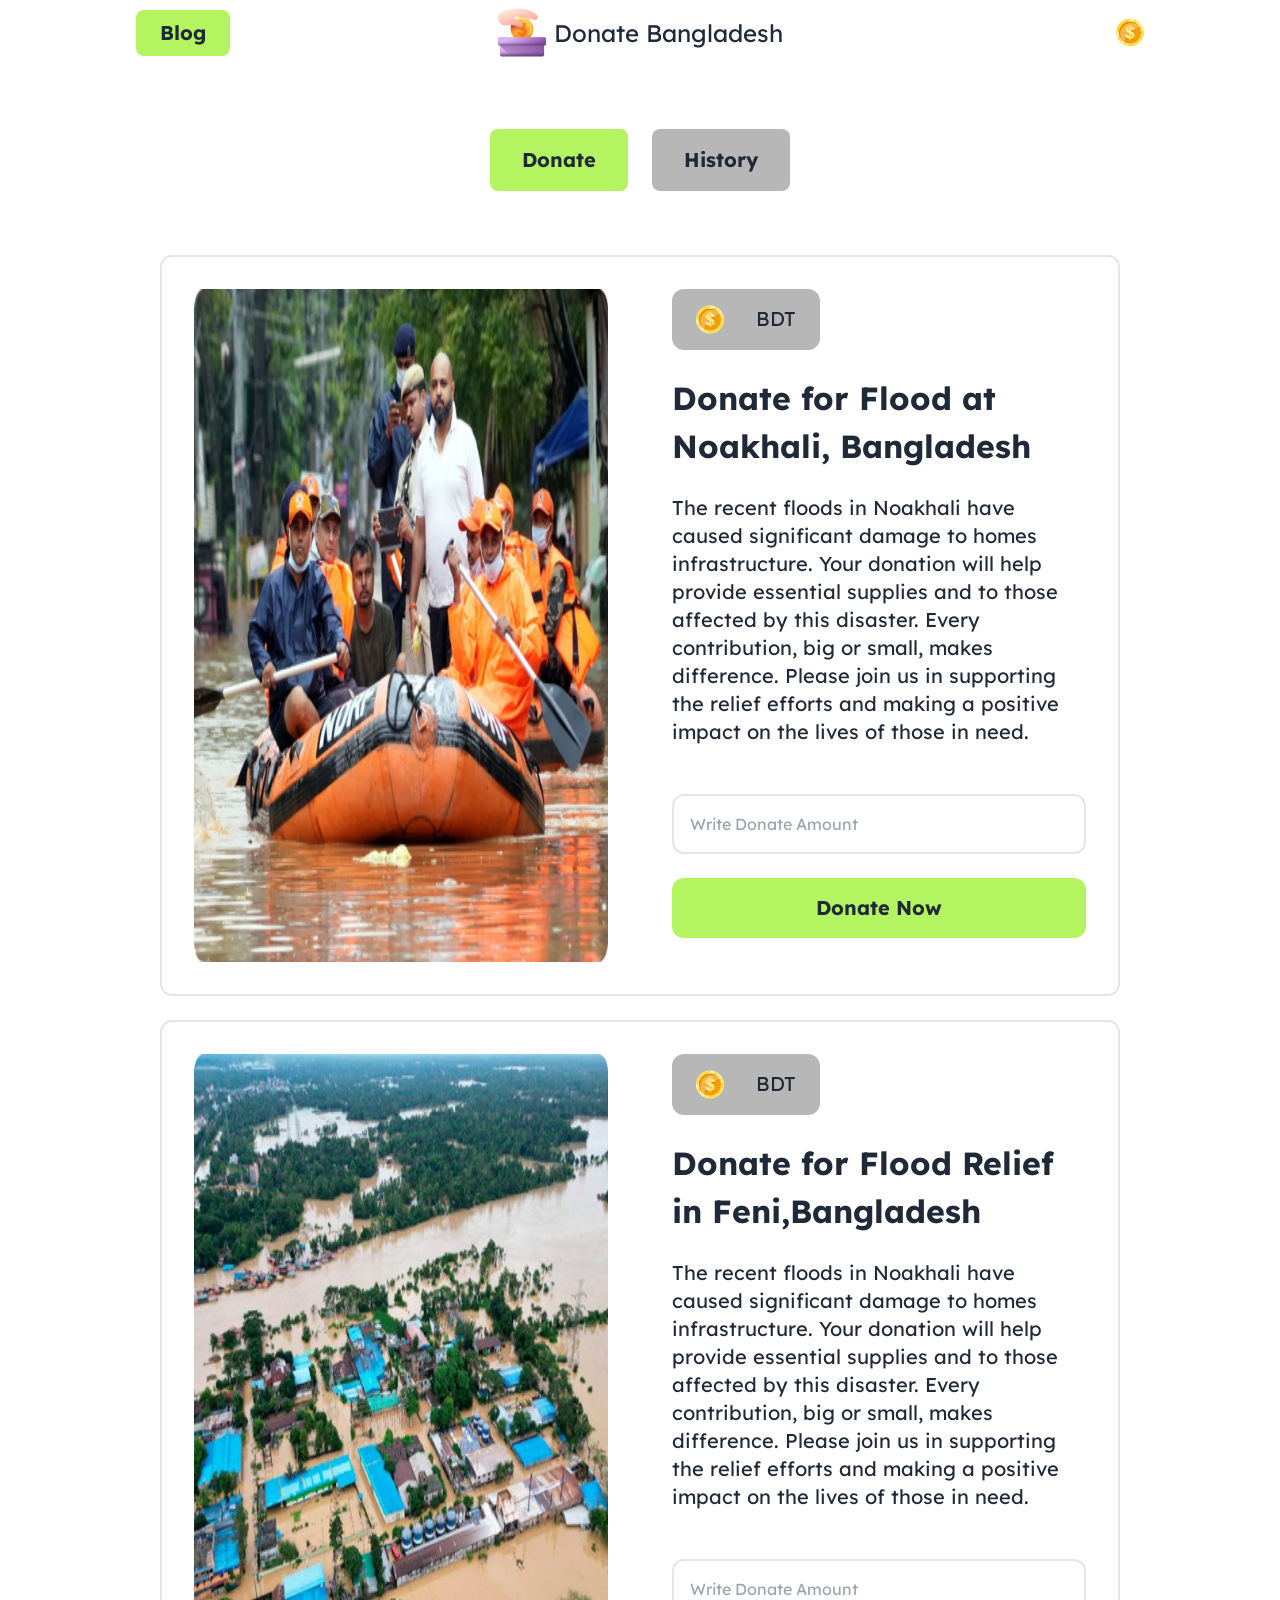
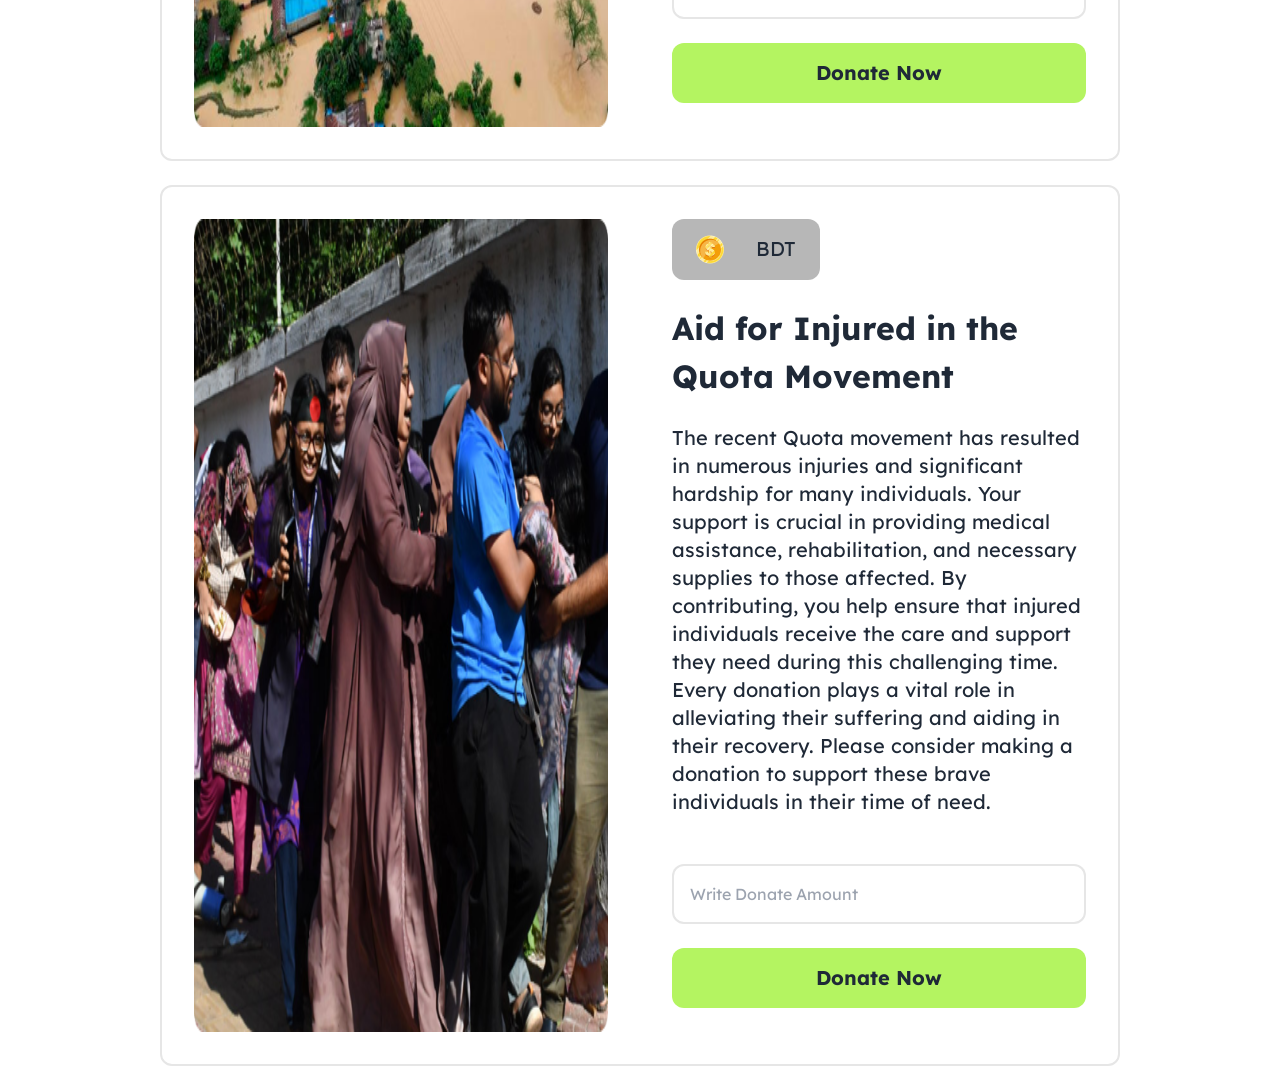
==== index.html @ e918b7a4 "initiated" ====
<!DOCTYPE html>
<html lang="en">
<head>
    <meta charset="UTF-8">
    <meta name="viewport" content="width=device-width, initial-scale=1.0">
    <link rel="preconnect" href="https://fonts.googleapis.com">
<link rel="preconnect" href="https://fonts.gstatic.com" crossorigin>
<link href="https://fonts.googleapis.com/css2?family=Lexend:wght@100..900&display=swap" rel="stylesheet">
    <link rel="stylesheet" href="./output.css">
    <title>Document</title>
</head>
<style>
    .lexend-font {
  font-family: "Lexend", sans-serif;
  font-optical-sizing: auto;
  
  font-style: normal;
}

</style>

<body class="lexend-font" >
    <nav class="lg:px-32 sticky top-0">
        <div class="navbar bg-base-100">
            <div class="navbar-start">
              
             <button class="px-6 py-2 bg-btn-primary rounded-lg text-[20px] font-bold"> <a href="" >Blog</a></button>
            </div>
            <div class="navbar-center flex">
                <img src="./assets/logo.png" alt="Donate Bangladesh Logo">
                <h1 class="text-2xl ml-2 max-md:hidden">Donate Bangladesh</h1>
    
            
              
            </div>
            <div class="navbar-end flex">
              <img src="./assets/coin.png" alt="coin image">
              <h1 id="total-coin"></h1>
            </div>
          </div>
          <!-- button  -->
           <div class="flex justify-center my-16">
            <button class="px-4 lg:px-8 py-2 lg:py-4 bg-btn-primary rounded-lg mr-6 text-[20px] font-bold " id="btn-donate">Donate</button>
            <button class="px-4 lg:px-8 py-2 lg:py-4 bg-btn-secondary rounded-lg text-[20px] font-bold" id="btn-history">History</button>
           </div>
           <div>
            
    </nav>
    <!-- donate section started here -->
     <section id="history-section" class="block">
        <!-- main div -->
         <div class="lg:w-9/12 mx-auto  grid gap-y-6" >

            <!-- card 1 -->
            <div class="flex max-md:flex-col rounded-xl border-2 border-cd-section-bg">
                <!-- card image -->
                 <div class="lg:w-1/2 p-8 "><img src="./assets/noakhali.png" alt="noakhali" class="w-full h-full"></div>

                 <!-- card description -->
                  <div class="lg:w-1/2 p-8">
                    <!-- card amount -->
                     <div class="w-fit px-6 py-4 bg-btn-secondary flex rounded-xl">
                        <img src="./assets/coin.png" alt="coin">
                        <p class="mx-4"></p>
                        <p class="text-xl">BDT</p>
                     </div>
                     <!-- card headings -->
                      <h1 class="text-[32px] font-bold my-6">Donate for Flood at Noakhali, Bangladesh</h1>
                      <p class="my-6 text-xl"> The recent floods in Noakhali have caused significant damage to homes  infrastructure. Your donation will help provide essential supplies and  to those affected by this disaster. Every contribution, big or small, makes  difference. Please join us in supporting the relief efforts and making a positive impact on the lives of those in need.</p>

                      <!-- form -->
                       <form action="" class="grid my-6 ">
                        <input type="text" placeholder="Write Donate Amount" id="" class="py-4 pl-4 rounded-xl border-2 border-cd-section-bg my-6">
                        <button type="submit" class="py-4 bg-btn-primary text-xl font-bold rounded-xl">Donate Now</button>
                       </form>
                  </div>
            </div>
           <!-- card 2 -->
           <div class="flex max-md:flex-col rounded-xl border-2 border-cd-section-bg">
            <!-- card image -->
             <div class="lg:w-1/2 p-8 "><img src="./assets/feni.png" alt="noakhali" class="w-full h-full"></div>

             <!-- card description -->
              <div class="lg:w-1/2 p-8">
                <!-- card amount -->
                 <div class="w-fit px-6 py-4 bg-btn-secondary flex rounded-xl">
                    <img src="./assets/coin.png" alt="coin">
                    <p class="mx-4"></p>
                    <p class="text-xl">BDT</p>
                 </div>
                 <!-- card headings -->
                  <h1 class="text-[32px] font-bold my-6">Donate for Flood Relief in Feni,Bangladesh</h1>
                  <p class="my-6 text-xl"> The recent floods in Noakhali have caused significant damage to homes  infrastructure. Your donation will help provide essential supplies and  to those affected by this disaster. Every contribution, big or small, makes  difference. Please join us in supporting the relief efforts and making a positive impact on the lives of those in need.</p>

                  <!-- form -->
                   <form action="" class="grid my-6 ">
                    <input type="text" placeholder="Write Donate Amount" id="" class="py-4 pl-4 rounded-xl border-2 border-cd-section-bg my-6">
                    <button type="submit" class="py-4 bg-btn-primary text-xl font-bold rounded-xl">Donate Now</button>
                   </form>
              </div>
        </div>

           <!-- card 3 -->
           <div class="flex max-md:flex-col rounded-xl border-2 border-cd-section-bg">
            <!-- card image -->
             <div class="lg:w-1/2 p-8 "><img src="./assets/quota-protest.png" alt="noakhali" class="w-full h-full"></div>

             <!-- card description -->
              <div class="lg:w-1/2 p-8">
                <!-- card amount -->
                 <div class="w-fit px-6 py-4 bg-btn-secondary flex rounded-xl">
                    <img src="./assets/coin.png" alt="coin">
                    <p class="mx-4"></p>
                    <p class="text-xl">BDT</p>
                 </div>
                 <!-- card headings -->
                  <h1 class="text-[32px] font-bold my-6">Aid for Injured in the Quota Movement</h1>
                  <p class="my-6 text-xl"> The recent Quota movement has resulted in numerous injuries and significant hardship for many individuals. Your support is crucial in providing medical assistance, rehabilitation, and necessary supplies to those affected. By contributing, you help ensure that injured individuals receive the care and support they need during this challenging time. Every donation plays a vital role in alleviating their suffering and aiding in their recovery. Please consider making a donation to support these brave individuals in their time of need.
                  <!-- form -->
                   <form action="" class="grid my-6 ">
                    <input type="text" placeholder="Write Donate Amount" id="" class="py-4 pl-4 rounded-xl border-2 border-cd-section-bg my-6">
                    <button type="submit" class="py-4 bg-btn-primary text-xl font-bold rounded-xl">Donate Now</button>
                   </form>
              </div>
        </div>
        </div>
        </div>
        

     </section>

     <!-- history section started -->

     <section class="hidden " id="history-section" >
      
     <div class="h-96 bg-gray-400  " > <h1>history</h1></div>
     </section>

     <!-- Script Section -->

     <script src="./script.js"></script>

     
      

    
</body>
</html>
---- output.css ----
*, ::before, ::after {
  --tw-border-spacing-x: 0;
  --tw-border-spacing-y: 0;
  --tw-translate-x: 0;
  --tw-translate-y: 0;
  --tw-rotate: 0;
  --tw-skew-x: 0;
  --tw-skew-y: 0;
  --tw-scale-x: 1;
  --tw-scale-y: 1;
  --tw-pan-x:  ;
  --tw-pan-y:  ;
  --tw-pinch-zoom:  ;
  --tw-scroll-snap-strictness: proximity;
  --tw-gradient-from-position:  ;
  --tw-gradient-via-position:  ;
  --tw-gradient-to-position:  ;
  --tw-ordinal:  ;
  --tw-slashed-zero:  ;
  --tw-numeric-figure:  ;
  --tw-numeric-spacing:  ;
  --tw-numeric-fraction:  ;
  --tw-ring-inset:  ;
  --tw-ring-offset-width: 0px;
  --tw-ring-offset-color: #fff;
  --tw-ring-color: rgb(59 130 246 / 0.5);
  --tw-ring-offset-shadow: 0 0 #0000;
  --tw-ring-shadow: 0 0 #0000;
  --tw-shadow: 0 0 #0000;
  --tw-shadow-colored: 0 0 #0000;
  --tw-blur:  ;
  --tw-brightness:  ;
  --tw-contrast:  ;
  --tw-grayscale:  ;
  --tw-hue-rotate:  ;
  --tw-invert:  ;
  --tw-saturate:  ;
  --tw-sepia:  ;
  --tw-drop-shadow:  ;
  --tw-backdrop-blur:  ;
  --tw-backdrop-brightness:  ;
  --tw-backdrop-contrast:  ;
  --tw-backdrop-grayscale:  ;
  --tw-backdrop-hue-rotate:  ;
  --tw-backdrop-invert:  ;
  --tw-backdrop-opacity:  ;
  --tw-backdrop-saturate:  ;
  --tw-backdrop-sepia:  ;
  --tw-contain-size:  ;
  --tw-contain-layout:  ;
  --tw-contain-paint:  ;
  --tw-contain-style:  ;
}

::backdrop {
  --tw-border-spacing-x: 0;
  --tw-border-spacing-y: 0;
  --tw-translate-x: 0;
  --tw-translate-y: 0;
  --tw-rotate: 0;
  --tw-skew-x: 0;
  --tw-skew-y: 0;
  --tw-scale-x: 1;
  --tw-scale-y: 1;
  --tw-pan-x:  ;
  --tw-pan-y:  ;
  --tw-pinch-zoom:  ;
  --tw-scroll-snap-strictness: proximity;
  --tw-gradient-from-position:  ;
  --tw-gradient-via-position:  ;
  --tw-gradient-to-position:  ;
  --tw-ordinal:  ;
  --tw-slashed-zero:  ;
  --tw-numeric-figure:  ;
  --tw-numeric-spacing:  ;
  --tw-numeric-fraction:  ;
  --tw-ring-inset:  ;
  --tw-ring-offset-width: 0px;
  --tw-ring-offset-color: #fff;
  --tw-ring-color: rgb(59 130 246 / 0.5);
  --tw-ring-offset-shadow: 0 0 #0000;
  --tw-ring-shadow: 0 0 #0000;
  --tw-shadow: 0 0 #0000;
  --tw-shadow-colored: 0 0 #0000;
  --tw-blur:  ;
  --tw-brightness:  ;
  --tw-contrast:  ;
  --tw-grayscale:  ;
  --tw-hue-rotate:  ;
  --tw-invert:  ;
  --tw-saturate:  ;
  --tw-sepia:  ;
  --tw-drop-shadow:  ;
  --tw-backdrop-blur:  ;
  --tw-backdrop-brightness:  ;
  --tw-backdrop-contrast:  ;
  --tw-backdrop-grayscale:  ;
  --tw-backdrop-hue-rotate:  ;
  --tw-backdrop-invert:  ;
  --tw-backdrop-opacity:  ;
  --tw-backdrop-saturate:  ;
  --tw-backdrop-sepia:  ;
  --tw-contain-size:  ;
  --tw-contain-layout:  ;
  --tw-contain-paint:  ;
  --tw-contain-style:  ;
}

/*
! tailwindcss v3.4.12 | MIT License | https://tailwindcss.com
*/

/*
1. Prevent padding and border from affecting element width. (https://github.com/mozdevs/cssremedy/issues/4)
2. Allow adding a border to an element by just adding a border-width. (https://github.com/tailwindcss/tailwindcss/pull/116)
*/

*,
::before,
::after {
  box-sizing: border-box;
  /* 1 */
  border-width: 0;
  /* 2 */
  border-style: solid;
  /* 2 */
  border-color: #e5e7eb;
  /* 2 */
}

::before,
::after {
  --tw-content: '';
}

/*
1. Use a consistent sensible line-height in all browsers.
2. Prevent adjustments of font size after orientation changes in iOS.
3. Use a more readable tab size.
4. Use the user's configured `sans` font-family by default.
5. Use the user's configured `sans` font-feature-settings by default.
6. Use the user's configured `sans` font-variation-settings by default.
7. Disable tap highlights on iOS
*/

html,
:host {
  line-height: 1.5;
  /* 1 */
  -webkit-text-size-adjust: 100%;
  /* 2 */
  -moz-tab-size: 4;
  /* 3 */
  -o-tab-size: 4;
     tab-size: 4;
  /* 3 */
  font-family: ui-sans-serif, system-ui, sans-serif, "Apple Color Emoji", "Segoe UI Emoji", "Segoe UI Symbol", "Noto Color Emoji";
  /* 4 */
  font-feature-settings: normal;
  /* 5 */
  font-variation-settings: normal;
  /* 6 */
  -webkit-tap-highlight-color: transparent;
  /* 7 */
}

/*
1. Remove the margin in all browsers.
2. Inherit line-height from `html` so users can set them as a class directly on the `html` element.
*/

body {
  margin: 0;
  /* 1 */
  line-height: inherit;
  /* 2 */
}

/*
1. Add the correct height in Firefox.
2. Correct the inheritance of border color in Firefox. (https://bugzilla.mozilla.org/show_bug.cgi?id=190655)
3. Ensure horizontal rules are visible by default.
*/

hr {
  height: 0;
  /* 1 */
  color: inherit;
  /* 2 */
  border-top-width: 1px;
  /* 3 */
}

/*
Add the correct text decoration in Chrome, Edge, and Safari.
*/

abbr:where([title]) {
  -webkit-text-decoration: underline dotted;
          text-decoration: underline dotted;
}

/*
Remove the default font size and weight for headings.
*/

h1,
h2,
h3,
h4,
h5,
h6 {
  font-size: inherit;
  font-weight: inherit;
}

/*
Reset links to optimize for opt-in styling instead of opt-out.
*/

a {
  color: inherit;
  text-decoration: inherit;
}

/*
Add the correct font weight in Edge and Safari.
*/

b,
strong {
  font-weight: bolder;
}

/*
1. Use the user's configured `mono` font-family by default.
2. Use the user's configured `mono` font-feature-settings by default.
3. Use the user's configured `mono` font-variation-settings by default.
4. Correct the odd `em` font sizing in all browsers.
*/

code,
kbd,
samp,
pre {
  font-family: ui-monospace, SFMono-Regular, Menlo, Monaco, Consolas, "Liberation Mono", "Courier New", monospace;
  /* 1 */
  font-feature-settings: normal;
  /* 2 */
  font-variation-settings: normal;
  /* 3 */
  font-size: 1em;
  /* 4 */
}

/*
Add the correct font size in all browsers.
*/

small {
  font-size: 80%;
}

/*
Prevent `sub` and `sup` elements from affecting the line height in all browsers.
*/

sub,
sup {
  font-size: 75%;
  line-height: 0;
  position: relative;
  vertical-align: baseline;
}

sub {
  bottom: -0.25em;
}

sup {
  top: -0.5em;
}

/*
1. Remove text indentation from table contents in Chrome and Safari. (https://bugs.chromium.org/p/chromium/issues/detail?id=999088, https://bugs.webkit.org/show_bug.cgi?id=201297)
2. Correct table border color inheritance in all Chrome and Safari. (https://bugs.chromium.org/p/chromium/issues/detail?id=935729, https://bugs.webkit.org/show_bug.cgi?id=195016)
3. Remove gaps between table borders by default.
*/

table {
  text-indent: 0;
  /* 1 */
  border-color: inherit;
  /* 2 */
  border-collapse: collapse;
  /* 3 */
}

/*
1. Change the font styles in all browsers.
2. Remove the margin in Firefox and Safari.
3. Remove default padding in all browsers.
*/

button,
input,
optgroup,
select,
textarea {
  font-family: inherit;
  /* 1 */
  font-feature-settings: inherit;
  /* 1 */
  font-variation-settings: inherit;
  /* 1 */
  font-size: 100%;
  /* 1 */
  font-weight: inherit;
  /* 1 */
  line-height: inherit;
  /* 1 */
  letter-spacing: inherit;
  /* 1 */
  color: inherit;
  /* 1 */
  margin: 0;
  /* 2 */
  padding: 0;
  /* 3 */
}

/*
Remove the inheritance of text transform in Edge and Firefox.
*/

button,
select {
  text-transform: none;
}

/*
1. Correct the inability to style clickable types in iOS and Safari.
2. Remove default button styles.
*/

button,
input:where([type='button']),
input:where([type='reset']),
input:where([type='submit']) {
  -webkit-appearance: button;
  /* 1 */
  background-color: transparent;
  /* 2 */
  background-image: none;
  /* 2 */
}

/*
Use the modern Firefox focus style for all focusable elements.
*/

:-moz-focusring {
  outline: auto;
}

/*
Remove the additional `:invalid` styles in Firefox. (https://github.com/mozilla/gecko-dev/blob/2f9eacd9d3d995c937b4251a5557d95d494c9be1/layout/style/res/forms.css#L728-L737)
*/

:-moz-ui-invalid {
  box-shadow: none;
}

/*
Add the correct vertical alignment in Chrome and Firefox.
*/

progress {
  vertical-align: baseline;
}

/*
Correct the cursor style of increment and decrement buttons in Safari.
*/

::-webkit-inner-spin-button,
::-webkit-outer-spin-button {
  height: auto;
}

/*
1. Correct the odd appearance in Chrome and Safari.
2. Correct the outline style in Safari.
*/

[type='search'] {
  -webkit-appearance: textfield;
  /* 1 */
  outline-offset: -2px;
  /* 2 */
}

/*
Remove the inner padding in Chrome and Safari on macOS.
*/

::-webkit-search-decoration {
  -webkit-appearance: none;
}

/*
1. Correct the inability to style clickable types in iOS and Safari.
2. Change font properties to `inherit` in Safari.
*/

::-webkit-file-upload-button {
  -webkit-appearance: button;
  /* 1 */
  font: inherit;
  /* 2 */
}

/*
Add the correct display in Chrome and Safari.
*/

summary {
  display: list-item;
}

/*
Removes the default spacing and border for appropriate elements.
*/

blockquote,
dl,
dd,
h1,
h2,
h3,
h4,
h5,
h6,
hr,
figure,
p,
pre {
  margin: 0;
}

fieldset {
  margin: 0;
  padding: 0;
}

legend {
  padding: 0;
}

ol,
ul,
menu {
  list-style: none;
  margin: 0;
  padding: 0;
}

/*
Reset default styling for dialogs.
*/

dialog {
  padding: 0;
}

/*
Prevent resizing textareas horizontally by default.
*/

textarea {
  resize: vertical;
}

/*
1. Reset the default placeholder opacity in Firefox. (https://github.com/tailwindlabs/tailwindcss/issues/3300)
2. Set the default placeholder color to the user's configured gray 400 color.
*/

input::-moz-placeholder, textarea::-moz-placeholder {
  opacity: 1;
  /* 1 */
  color: #9ca3af;
  /* 2 */
}

input::placeholder,
textarea::placeholder {
  opacity: 1;
  /* 1 */
  color: #9ca3af;
  /* 2 */
}

/*
Set the default cursor for buttons.
*/

button,
[role="button"] {
  cursor: pointer;
}

/*
Make sure disabled buttons don't get the pointer cursor.
*/

:disabled {
  cursor: default;
}

/*
1. Make replaced elements `display: block` by default. (https://github.com/mozdevs/cssremedy/issues/14)
2. Add `vertical-align: middle` to align replaced elements more sensibly by default. (https://github.com/jensimmons/cssremedy/issues/14#issuecomment-634934210)
   This can trigger a poorly considered lint error in some tools but is included by design.
*/

img,
svg,
video,
canvas,
audio,
iframe,
embed,
object {
  display: block;
  /* 1 */
  vertical-align: middle;
  /* 2 */
}

/*
Constrain images and videos to the parent width and preserve their intrinsic aspect ratio. (https://github.com/mozdevs/cssremedy/issues/14)
*/

img,
video {
  max-width: 100%;
  height: auto;
}

/* Make elements with the HTML hidden attribute stay hidden by default */

[hidden] {
  display: none;
}

:root,
[data-theme] {
  background-color: var(--fallback-b1,oklch(var(--b1)/1));
  color: var(--fallback-bc,oklch(var(--bc)/1));
}

@supports not (color: oklch(0% 0 0)) {
  :root {
    color-scheme: light;
    --fallback-p: #491eff;
    --fallback-pc: #d4dbff;
    --fallback-s: #ff41c7;
    --fallback-sc: #fff9fc;
    --fallback-a: #00cfbd;
    --fallback-ac: #00100d;
    --fallback-n: #2b3440;
    --fallback-nc: #d7dde4;
    --fallback-b1: #ffffff;
    --fallback-b2: #e5e6e6;
    --fallback-b3: #e5e6e6;
    --fallback-bc: #1f2937;
    --fallback-in: #00b3f0;
    --fallback-inc: #000000;
    --fallback-su: #00ca92;
    --fallback-suc: #000000;
    --fallback-wa: #ffc22d;
    --fallback-wac: #000000;
    --fallback-er: #ff6f70;
    --fallback-erc: #000000;
  }

  @media (prefers-color-scheme: dark) {
    :root {
      color-scheme: dark;
      --fallback-p: #7582ff;
      --fallback-pc: #050617;
      --fallback-s: #ff71cf;
      --fallback-sc: #190211;
      --fallback-a: #00c7b5;
      --fallback-ac: #000e0c;
      --fallback-n: #2a323c;
      --fallback-nc: #a6adbb;
      --fallback-b1: #1d232a;
      --fallback-b2: #191e24;
      --fallback-b3: #15191e;
      --fallback-bc: #a6adbb;
      --fallback-in: #00b3f0;
      --fallback-inc: #000000;
      --fallback-su: #00ca92;
      --fallback-suc: #000000;
      --fallback-wa: #ffc22d;
      --fallback-wac: #000000;
      --fallback-er: #ff6f70;
      --fallback-erc: #000000;
    }
  }
}

html {
  -webkit-tap-highlight-color: transparent;
}

* {
  scrollbar-color: color-mix(in oklch, currentColor 35%, transparent) transparent;
}

*:hover {
  scrollbar-color: color-mix(in oklch, currentColor 60%, transparent) transparent;
}

:root {
  color-scheme: light;
  --in: 72.06% 0.191 231.6;
  --su: 64.8% 0.150 160;
  --wa: 84.71% 0.199 83.87;
  --er: 71.76% 0.221 22.18;
  --pc: 89.824% 0.06192 275.75;
  --ac: 15.352% 0.0368 183.61;
  --inc: 0% 0 0;
  --suc: 0% 0 0;
  --wac: 0% 0 0;
  --erc: 0% 0 0;
  --rounded-box: 1rem;
  --rounded-btn: 0.5rem;
  --rounded-badge: 1.9rem;
  --animation-btn: 0.25s;
  --animation-input: .2s;
  --btn-focus-scale: 0.95;
  --border-btn: 1px;
  --tab-border: 1px;
  --tab-radius: 0.5rem;
  --p: 49.12% 0.3096 275.75;
  --s: 69.71% 0.329 342.55;
  --sc: 98.71% 0.0106 342.55;
  --a: 76.76% 0.184 183.61;
  --n: 32.1785% 0.02476 255.701624;
  --nc: 89.4994% 0.011585 252.096176;
  --b1: 100% 0 0;
  --b2: 96.1151% 0 0;
  --b3: 92.4169% 0.00108 197.137559;
  --bc: 27.8078% 0.029596 256.847952;
}

@media (prefers-color-scheme: dark) {
  :root {
    color-scheme: dark;
    --in: 72.06% 0.191 231.6;
    --su: 64.8% 0.150 160;
    --wa: 84.71% 0.199 83.87;
    --er: 71.76% 0.221 22.18;
    --pc: 13.138% 0.0392 275.75;
    --sc: 14.96% 0.052 342.55;
    --ac: 14.902% 0.0334 183.61;
    --inc: 0% 0 0;
    --suc: 0% 0 0;
    --wac: 0% 0 0;
    --erc: 0% 0 0;
    --rounded-box: 1rem;
    --rounded-btn: 0.5rem;
    --rounded-badge: 1.9rem;
    --animation-btn: 0.25s;
    --animation-input: .2s;
    --btn-focus-scale: 0.95;
    --border-btn: 1px;
    --tab-border: 1px;
    --tab-radius: 0.5rem;
    --p: 65.69% 0.196 275.75;
    --s: 74.8% 0.26 342.55;
    --a: 74.51% 0.167 183.61;
    --n: 31.3815% 0.021108 254.139175;
    --nc: 74.6477% 0.0216 264.435964;
    --b1: 25.3267% 0.015896 252.417568;
    --b2: 23.2607% 0.013807 253.100675;
    --b3: 21.1484% 0.01165 254.087939;
    --bc: 74.6477% 0.0216 264.435964;
  }
}

[data-theme=light] {
  color-scheme: light;
  --in: 72.06% 0.191 231.6;
  --su: 64.8% 0.150 160;
  --wa: 84.71% 0.199 83.87;
  --er: 71.76% 0.221 22.18;
  --pc: 89.824% 0.06192 275.75;
  --ac: 15.352% 0.0368 183.61;
  --inc: 0% 0 0;
  --suc: 0% 0 0;
  --wac: 0% 0 0;
  --erc: 0% 0 0;
  --rounded-box: 1rem;
  --rounded-btn: 0.5rem;
  --rounded-badge: 1.9rem;
  --animation-btn: 0.25s;
  --animation-input: .2s;
  --btn-focus-scale: 0.95;
  --border-btn: 1px;
  --tab-border: 1px;
  --tab-radius: 0.5rem;
  --p: 49.12% 0.3096 275.75;
  --s: 69.71% 0.329 342.55;
  --sc: 98.71% 0.0106 342.55;
  --a: 76.76% 0.184 183.61;
  --n: 32.1785% 0.02476 255.701624;
  --nc: 89.4994% 0.011585 252.096176;
  --b1: 100% 0 0;
  --b2: 96.1151% 0 0;
  --b3: 92.4169% 0.00108 197.137559;
  --bc: 27.8078% 0.029596 256.847952;
}

[data-theme=dark] {
  color-scheme: dark;
  --in: 72.06% 0.191 231.6;
  --su: 64.8% 0.150 160;
  --wa: 84.71% 0.199 83.87;
  --er: 71.76% 0.221 22.18;
  --pc: 13.138% 0.0392 275.75;
  --sc: 14.96% 0.052 342.55;
  --ac: 14.902% 0.0334 183.61;
  --inc: 0% 0 0;
  --suc: 0% 0 0;
  --wac: 0% 0 0;
  --erc: 0% 0 0;
  --rounded-box: 1rem;
  --rounded-btn: 0.5rem;
  --rounded-badge: 1.9rem;
  --animation-btn: 0.25s;
  --animation-input: .2s;
  --btn-focus-scale: 0.95;
  --border-btn: 1px;
  --tab-border: 1px;
  --tab-radius: 0.5rem;
  --p: 65.69% 0.196 275.75;
  --s: 74.8% 0.26 342.55;
  --a: 74.51% 0.167 183.61;
  --n: 31.3815% 0.021108 254.139175;
  --nc: 74.6477% 0.0216 264.435964;
  --b1: 25.3267% 0.015896 252.417568;
  --b2: 23.2607% 0.013807 253.100675;
  --b3: 21.1484% 0.01165 254.087939;
  --bc: 74.6477% 0.0216 264.435964;
}

.avatar.placeholder > div {
  display: flex;
  align-items: center;
  justify-content: center;
}

.card {
  position: relative;
  display: flex;
  flex-direction: column;
  border-radius: var(--rounded-box, 1rem);
}

.card:focus {
  outline: 2px solid transparent;
  outline-offset: 2px;
}

.card figure {
  display: flex;
  align-items: center;
  justify-content: center;
}

.card.image-full {
  display: grid;
}

.card.image-full:before {
  position: relative;
  content: "";
  z-index: 10;
  border-radius: var(--rounded-box, 1rem);
  --tw-bg-opacity: 1;
  background-color: var(--fallback-n,oklch(var(--n)/var(--tw-bg-opacity)));
  opacity: 0.75;
}

.card.image-full:before,
    .card.image-full > * {
  grid-column-start: 1;
  grid-row-start: 1;
}

.card.image-full > figure img {
  height: 100%;
  -o-object-fit: cover;
     object-fit: cover;
}

.card.image-full > .card-body {
  position: relative;
  z-index: 20;
  --tw-text-opacity: 1;
  color: var(--fallback-nc,oklch(var(--nc)/var(--tw-text-opacity)));
}

.input {
  flex-shrink: 1;
  -webkit-appearance: none;
     -moz-appearance: none;
          appearance: none;
  height: 3rem;
  padding-left: 1rem;
  padding-right: 1rem;
  font-size: 1rem;
  line-height: 2;
  line-height: 1.5rem;
  border-radius: var(--rounded-btn, 0.5rem);
  border-width: 1px;
  border-color: transparent;
  --tw-bg-opacity: 1;
  background-color: var(--fallback-b1,oklch(var(--b1)/var(--tw-bg-opacity)));
}

.input[type="number"]::-webkit-inner-spin-button,
.input-md[type="number"]::-webkit-inner-spin-button {
  margin-top: -1rem;
  margin-bottom: -1rem;
  margin-inline-end: -1rem;
}

.join {
  display: inline-flex;
  align-items: stretch;
  border-radius: var(--rounded-btn, 0.5rem);
}

.join :where(.join-item) {
  border-start-end-radius: 0;
  border-end-end-radius: 0;
  border-end-start-radius: 0;
  border-start-start-radius: 0;
}

.join .join-item:not(:first-child):not(:last-child),
  .join *:not(:first-child):not(:last-child) .join-item {
  border-start-end-radius: 0;
  border-end-end-radius: 0;
  border-end-start-radius: 0;
  border-start-start-radius: 0;
}

.join .join-item:first-child:not(:last-child),
  .join *:first-child:not(:last-child) .join-item {
  border-start-end-radius: 0;
  border-end-end-radius: 0;
}

.join .dropdown .join-item:first-child:not(:last-child),
  .join *:first-child:not(:last-child) .dropdown .join-item {
  border-start-end-radius: inherit;
  border-end-end-radius: inherit;
}

.join :where(.join-item:first-child:not(:last-child)),
  .join :where(*:first-child:not(:last-child) .join-item) {
  border-end-start-radius: inherit;
  border-start-start-radius: inherit;
}

.join .join-item:last-child:not(:first-child),
  .join *:last-child:not(:first-child) .join-item {
  border-end-start-radius: 0;
  border-start-start-radius: 0;
}

.join :where(.join-item:last-child:not(:first-child)),
  .join :where(*:last-child:not(:first-child) .join-item) {
  border-start-end-radius: inherit;
  border-end-end-radius: inherit;
}

@supports not selector(:has(*)) {
  :where(.join *) {
    border-radius: inherit;
  }
}

@supports selector(:has(*)) {
  :where(.join *:has(.join-item)) {
    border-radius: inherit;
  }
}

.link {
  cursor: pointer;
  text-decoration-line: underline;
}

.navbar {
  display: flex;
  align-items: center;
  padding: var(--navbar-padding, 0.5rem);
  min-height: 4rem;
  width: 100%;
}

:where(.navbar > *:not(script, style)) {
  display: inline-flex;
  align-items: center;
}

.navbar-start {
  width: 50%;
  justify-content: flex-start;
}

.navbar-center {
  flex-shrink: 0;
}

.navbar-end {
  width: 50%;
  justify-content: flex-end;
}

.swap {
  position: relative;
  display: inline-grid;
  -webkit-user-select: none;
     -moz-user-select: none;
          user-select: none;
  place-content: center;
  cursor: pointer;
}

.swap > * {
  grid-column-start: 1;
  grid-row-start: 1;
  transition-duration: 300ms;
  transition-timing-function: cubic-bezier(0, 0, 0.2, 1);
  transition-property: transform, opacity;
}

.swap input {
  -webkit-appearance: none;
     -moz-appearance: none;
          appearance: none;
}

.swap .swap-on,
.swap .swap-indeterminate,
.swap input:indeterminate ~ .swap-on {
  opacity: 0;
}

.swap input:checked ~ .swap-off,
.swap-active .swap-off,
.swap input:indeterminate ~ .swap-off {
  opacity: 0;
}

.swap input:checked ~ .swap-on,
.swap-active .swap-on,
.swap input:indeterminate ~ .swap-indeterminate {
  opacity: 1;
}

@keyframes button-pop {
  0% {
    transform: scale(var(--btn-focus-scale, 0.98));
  }

  40% {
    transform: scale(1.02);
  }

  100% {
    transform: scale(1);
  }
}

.card :where(figure:first-child) {
  overflow: hidden;
  border-start-start-radius: inherit;
  border-start-end-radius: inherit;
  border-end-start-radius: unset;
  border-end-end-radius: unset;
}

.card :where(figure:last-child) {
  overflow: hidden;
  border-start-start-radius: unset;
  border-start-end-radius: unset;
  border-end-start-radius: inherit;
  border-end-end-radius: inherit;
}

.card:focus-visible {
  outline: 2px solid currentColor;
  outline-offset: 2px;
}

.card.bordered {
  border-width: 1px;
  --tw-border-opacity: 1;
  border-color: var(--fallback-b2,oklch(var(--b2)/var(--tw-border-opacity)));
}

.card.compact .card-body {
  padding: 1rem;
  font-size: 0.875rem;
  line-height: 1.25rem;
}

.card.image-full :where(figure) {
  overflow: hidden;
  border-radius: inherit;
}

@keyframes checkmark {
  0% {
    background-position-y: 5px;
  }

  50% {
    background-position-y: -2px;
  }

  100% {
    background-position-y: 0;
  }
}

.input input {
  --tw-bg-opacity: 1;
  background-color: var(--fallback-p,oklch(var(--p)/var(--tw-bg-opacity)));
  background-color: transparent;
}

.input input:focus {
  outline: 2px solid transparent;
  outline-offset: 2px;
}

.input[list]::-webkit-calendar-picker-indicator {
  line-height: 1em;
}

.input:focus,
  .input:focus-within {
  box-shadow: none;
  border-color: var(--fallback-bc,oklch(var(--bc)/0.2));
  outline-style: solid;
  outline-width: 2px;
  outline-offset: 2px;
  outline-color: var(--fallback-bc,oklch(var(--bc)/0.2));
}

.input:has(> input[disabled]),
  .input-disabled,
  .input:disabled,
  .input[disabled] {
  cursor: not-allowed;
  --tw-border-opacity: 1;
  border-color: var(--fallback-b2,oklch(var(--b2)/var(--tw-border-opacity)));
  --tw-bg-opacity: 1;
  background-color: var(--fallback-b2,oklch(var(--b2)/var(--tw-bg-opacity)));
  color: var(--fallback-bc,oklch(var(--bc)/0.4));
}

.input:has(> input[disabled])::-moz-placeholder, .input-disabled::-moz-placeholder, .input:disabled::-moz-placeholder, .input[disabled]::-moz-placeholder {
  color: var(--fallback-bc,oklch(var(--bc)/var(--tw-placeholder-opacity)));
  --tw-placeholder-opacity: 0.2;
}

.input:has(> input[disabled])::placeholder,
  .input-disabled::placeholder,
  .input:disabled::placeholder,
  .input[disabled]::placeholder {
  color: var(--fallback-bc,oklch(var(--bc)/var(--tw-placeholder-opacity)));
  --tw-placeholder-opacity: 0.2;
}

.input:has(> input[disabled]) > input[disabled] {
  cursor: not-allowed;
}

.input::-webkit-date-and-time-value {
  text-align: inherit;
}

.join > :where(*:not(:first-child)) {
  margin-top: 0px;
  margin-bottom: 0px;
  margin-inline-start: -1px;
}

.join > :where(*:not(:first-child)):is(.btn) {
  margin-inline-start: calc(var(--border-btn) * -1);
}

.link:focus {
  outline: 2px solid transparent;
  outline-offset: 2px;
}

.link:focus-visible {
  outline: 2px solid currentColor;
  outline-offset: 2px;
}

.mockup-phone .display {
  overflow: hidden;
  border-radius: 40px;
  margin-top: -25px;
}

.mockup-browser .mockup-browser-toolbar .input {
  position: relative;
  margin-left: auto;
  margin-right: auto;
  display: block;
  height: 1.75rem;
  width: 24rem;
  overflow: hidden;
  text-overflow: ellipsis;
  white-space: nowrap;
  --tw-bg-opacity: 1;
  background-color: var(--fallback-b2,oklch(var(--b2)/var(--tw-bg-opacity)));
  padding-left: 2rem;
  direction: ltr;
}

.mockup-browser .mockup-browser-toolbar .input:before {
  content: "";
  position: absolute;
  left: 0.5rem;
  top: 50%;
  aspect-ratio: 1 / 1;
  height: 0.75rem;
  --tw-translate-y: -50%;
  transform: translate(var(--tw-translate-x), var(--tw-translate-y)) rotate(var(--tw-rotate)) skewX(var(--tw-skew-x)) skewY(var(--tw-skew-y)) scaleX(var(--tw-scale-x)) scaleY(var(--tw-scale-y));
  border-radius: 9999px;
  border-width: 2px;
  border-color: currentColor;
  opacity: 0.6;
}

.mockup-browser .mockup-browser-toolbar .input:after {
  content: "";
  position: absolute;
  left: 1.25rem;
  top: 50%;
  height: 0.5rem;
  --tw-translate-y: 25%;
  --tw-rotate: -45deg;
  transform: translate(var(--tw-translate-x), var(--tw-translate-y)) rotate(var(--tw-rotate)) skewX(var(--tw-skew-x)) skewY(var(--tw-skew-y)) scaleX(var(--tw-scale-x)) scaleY(var(--tw-scale-y));
  border-radius: 9999px;
  border-width: 1px;
  border-color: currentColor;
  opacity: 0.6;
}

@keyframes modal-pop {
  0% {
    opacity: 0;
  }
}

@keyframes progress-loading {
  50% {
    background-position-x: -115%;
  }
}

@keyframes radiomark {
  0% {
    box-shadow: 0 0 0 12px var(--fallback-b1,oklch(var(--b1)/1)) inset,
      0 0 0 12px var(--fallback-b1,oklch(var(--b1)/1)) inset;
  }

  50% {
    box-shadow: 0 0 0 3px var(--fallback-b1,oklch(var(--b1)/1)) inset,
      0 0 0 3px var(--fallback-b1,oklch(var(--b1)/1)) inset;
  }

  100% {
    box-shadow: 0 0 0 4px var(--fallback-b1,oklch(var(--b1)/1)) inset,
      0 0 0 4px var(--fallback-b1,oklch(var(--b1)/1)) inset;
  }
}

@keyframes rating-pop {
  0% {
    transform: translateY(-0.125em);
  }

  40% {
    transform: translateY(-0.125em);
  }

  100% {
    transform: translateY(0);
  }
}

@keyframes skeleton {
  from {
    background-position: 150%;
  }

  to {
    background-position: -50%;
  }
}

@keyframes toast-pop {
  0% {
    transform: scale(0.9);
    opacity: 0;
  }

  100% {
    transform: scale(1);
    opacity: 1;
  }
}

.join.join-vertical {
  flex-direction: column;
}

.join.join-vertical .join-item:first-child:not(:last-child),
  .join.join-vertical *:first-child:not(:last-child) .join-item {
  border-end-start-radius: 0;
  border-end-end-radius: 0;
  border-start-start-radius: inherit;
  border-start-end-radius: inherit;
}

.join.join-vertical .join-item:last-child:not(:first-child),
  .join.join-vertical *:last-child:not(:first-child) .join-item {
  border-start-start-radius: 0;
  border-start-end-radius: 0;
  border-end-start-radius: inherit;
  border-end-end-radius: inherit;
}

.join.join-horizontal {
  flex-direction: row;
}

.join.join-horizontal .join-item:first-child:not(:last-child),
  .join.join-horizontal *:first-child:not(:last-child) .join-item {
  border-end-end-radius: 0;
  border-start-end-radius: 0;
  border-end-start-radius: inherit;
  border-start-start-radius: inherit;
}

.join.join-horizontal .join-item:last-child:not(:first-child),
  .join.join-horizontal *:last-child:not(:first-child) .join-item {
  border-end-start-radius: 0;
  border-start-start-radius: 0;
  border-end-end-radius: inherit;
  border-start-end-radius: inherit;
}

.join.join-vertical > :where(*:not(:first-child)) {
  margin-left: 0px;
  margin-right: 0px;
  margin-top: -1px;
}

.join.join-vertical > :where(*:not(:first-child)):is(.btn) {
  margin-top: calc(var(--border-btn) * -1);
}

.join.join-horizontal > :where(*:not(:first-child)) {
  margin-top: 0px;
  margin-bottom: 0px;
  margin-inline-start: -1px;
}

.join.join-horizontal > :where(*:not(:first-child)):is(.btn) {
  margin-inline-start: calc(var(--border-btn) * -1);
}

.sticky {
  position: sticky;
}

.top-0 {
  top: 0px;
}

.mx-4 {
  margin-left: 1rem;
  margin-right: 1rem;
}

.mx-auto {
  margin-left: auto;
  margin-right: auto;
}

.my-16 {
  margin-top: 4rem;
  margin-bottom: 4rem;
}

.my-6 {
  margin-top: 1.5rem;
  margin-bottom: 1.5rem;
}

.ml-2 {
  margin-left: 0.5rem;
}

.mr-6 {
  margin-right: 1.5rem;
}

.block {
  display: block;
}

.flex {
  display: flex;
}

.grid {
  display: grid;
}

.hidden {
  display: none;
}

.h-full {
  height: 100%;
}

.h-96 {
  height: 24rem;
}

.w-fit {
  width: -moz-fit-content;
  width: fit-content;
}

.w-full {
  width: 100%;
}

.justify-center {
  justify-content: center;
}

.gap-y-6 {
  row-gap: 1.5rem;
}

.rounded-lg {
  border-radius: 0.5rem;
}

.rounded-xl {
  border-radius: 0.75rem;
}

.border-2 {
  border-width: 2px;
}

.border-cd-section-bg {
  border-color: rgba(17, 17, 17, 0.1);
}

.bg-base-100 {
  --tw-bg-opacity: 1;
  background-color: var(--fallback-b1,oklch(var(--b1)/var(--tw-bg-opacity)));
}

.bg-btn-primary {
  --tw-bg-opacity: 1;
  background-color: rgb(180 244 97 / var(--tw-bg-opacity));
}

.bg-btn-secondary {
  background-color: rgba(17, 17, 17, 0.3);
}

.bg-slate-400 {
  --tw-bg-opacity: 1;
  background-color: rgb(148 163 184 / var(--tw-bg-opacity));
}

.bg-gray-400 {
  --tw-bg-opacity: 1;
  background-color: rgb(156 163 175 / var(--tw-bg-opacity));
}

.p-8 {
  padding: 2rem;
}

.px-4 {
  padding-left: 1rem;
  padding-right: 1rem;
}

.px-6 {
  padding-left: 1.5rem;
  padding-right: 1.5rem;
}

.py-2 {
  padding-top: 0.5rem;
  padding-bottom: 0.5rem;
}

.py-4 {
  padding-top: 1rem;
  padding-bottom: 1rem;
}

.pl-4 {
  padding-left: 1rem;
}

.text-2xl {
  font-size: 1.5rem;
  line-height: 2rem;
}

.text-\[20px\] {
  font-size: 20px;
}

.text-\[32px\] {
  font-size: 32px;
}

.text-xl {
  font-size: 1.25rem;
  line-height: 1.75rem;
}

.font-bold {
  font-weight: 700;
}

@media not all and (min-width: 768px) {
  .max-md\:hidden {
    display: none;
  }

  .max-md\:flex-col {
    flex-direction: column;
  }
}

@media (min-width: 1024px) {
  .lg\:w-1\/2 {
    width: 50%;
  }

  .lg\:w-9\/12 {
    width: 75%;
  }

  .lg\:px-32 {
    padding-left: 8rem;
    padding-right: 8rem;
  }

  .lg\:px-8 {
    padding-left: 2rem;
    padding-right: 2rem;
  }

  .lg\:py-4 {
    padding-top: 1rem;
    padding-bottom: 1rem;
  }
}
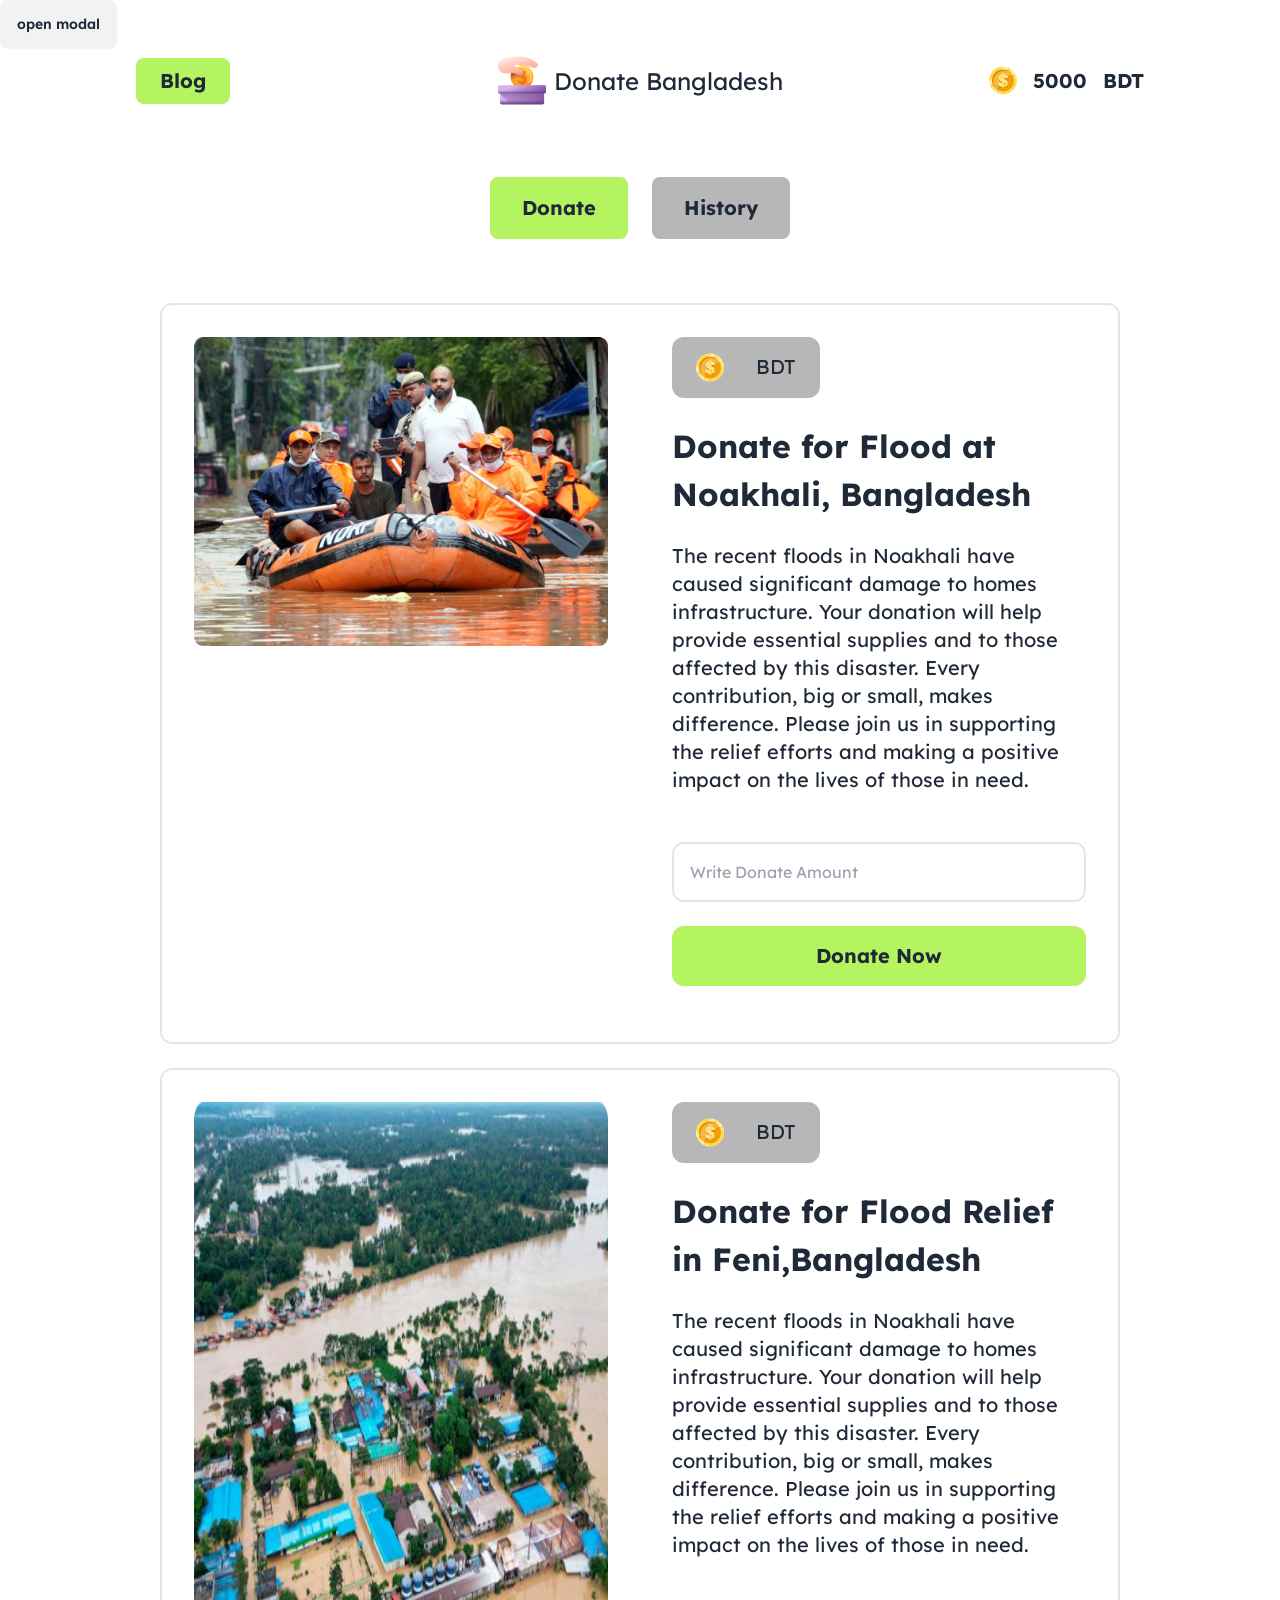
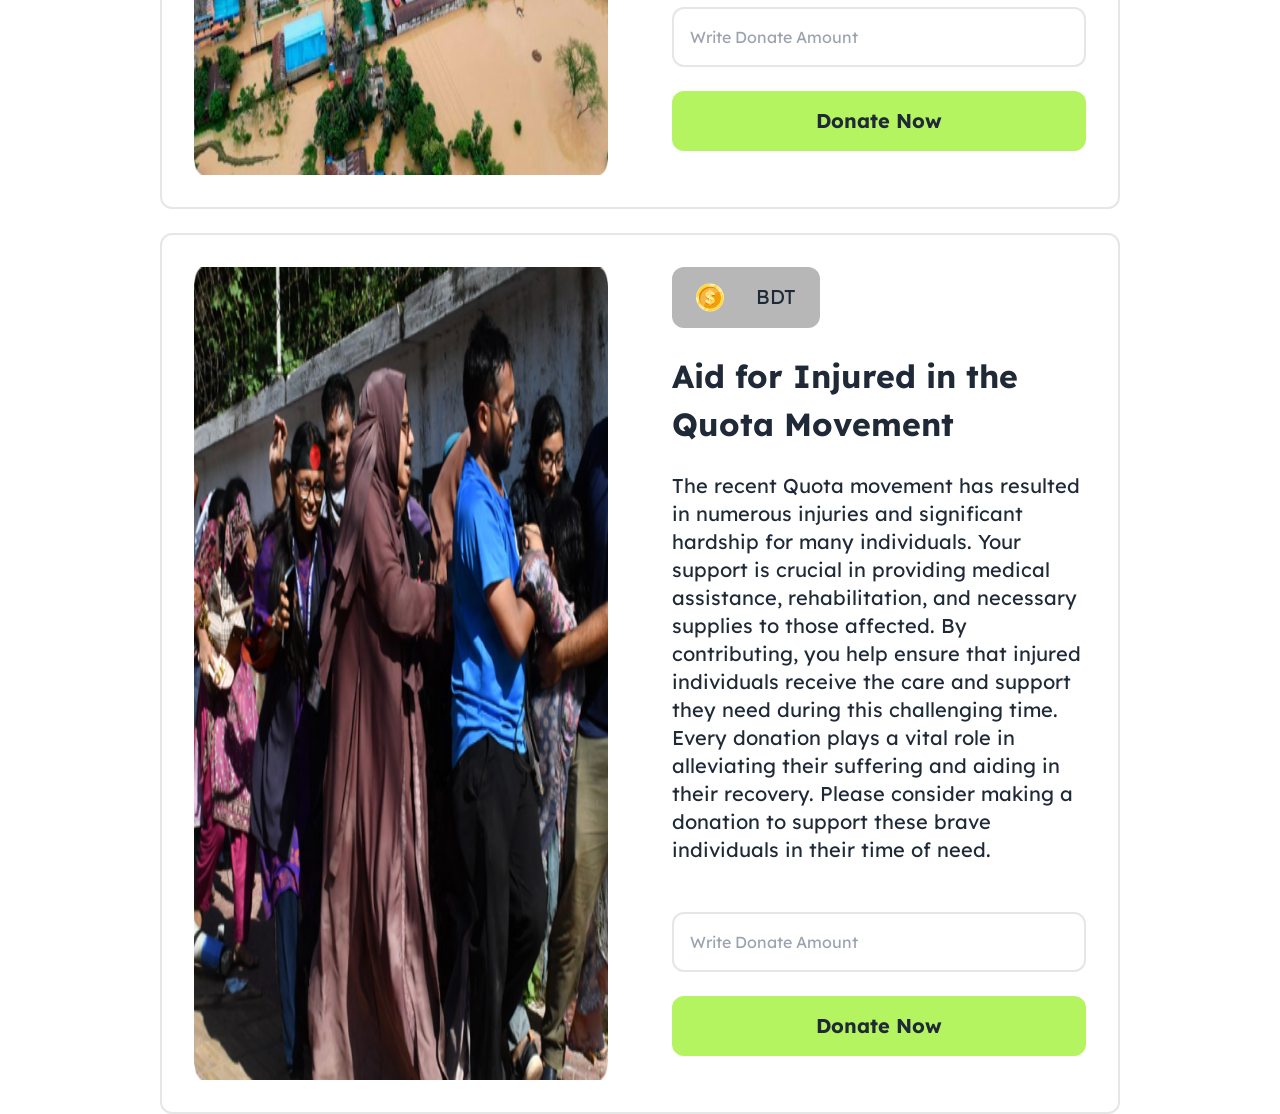
==== commit 6e0d607b: "almost done" ====
--- a/index.html
+++ b/index.html
@@ -18,13 +18,34 @@
 }
 
 </style>
+ <!-- modal -->
+
+    
+ <div class="">
+  <!-- The button to open modal -->
+<label for="my_modal_6" class="btn">open modal</label>
+
+<!-- Put this part before </body> tag -->
+<input type="checkbox" id="my_modal_6" class="modal-toggle" />
+<div class="modal " role="dialog">
+<div class="bg-white p-6 w-96 rounded-xl flex flex-col items-center">
+<h3 class="text-3xl font-bold">Congrates!</h3>
+<img src="./assets/coin.png" alt="" class="w-[30px]">
+<p class="py-4">You have Donated for Humankind</p>
+<h1 class="text-2xl font-bold">Successfully!</h1>
+<div class="modal-action flex justify-center">
+  <label for="my_modal_6" class="btn">Close Confirmation!</label>
+</div>
+</div>
+</div>
+ </div>
 
 <body class="lexend-font" >
     <nav class="lg:px-32 sticky top-0">
         <div class="navbar bg-base-100">
             <div class="navbar-start">
               
-             <button class="px-6 py-2 bg-btn-primary rounded-lg text-[20px] font-bold"> <a href="" >Blog</a></button>
+             <a class="px-6 py-2 bg-btn-primary rounded-lg text-[20px] font-bold" href="./blog.html" >Blog</a>
             </div>
             <div class="navbar-center flex">
                 <img src="./assets/logo.png" alt="Donate Bangladesh Logo">
@@ -35,7 +56,8 @@
             </div>
             <div class="navbar-end flex">
               <img src="./assets/coin.png" alt="coin image">
-              <h1 id="total-coin"></h1>
+              <h1 id="total-coin" class="mx-4 text-xl font-bold">5000</h1>
+              <h1 class="text-xl font-bold">BDT</h1>
             </div>
           </div>
           <!-- button  -->
@@ -47,21 +69,21 @@
             
     </nav>
     <!-- donate section started here -->
-     <section id="history-section" class="block">
+     <section id="donate-section" class="block">
         <!-- main div -->
          <div class="lg:w-9/12 mx-auto  grid gap-y-6" >
 
             <!-- card 1 -->
             <div class="flex max-md:flex-col rounded-xl border-2 border-cd-section-bg">
                 <!-- card image -->
-                 <div class="lg:w-1/2 p-8 "><img src="./assets/noakhali.png" alt="noakhali" class="w-full h-full"></div>
+                 <div class="lg:w-1/2 p-8 "><img src="./assets/noakhali.png" alt="noakhali" class="w-full h-fit"></div>
 
                  <!-- card description -->
                   <div class="lg:w-1/2 p-8">
                     <!-- card amount -->
                      <div class="w-fit px-6 py-4 bg-btn-secondary flex rounded-xl">
                         <img src="./assets/coin.png" alt="coin">
-                        <p class="mx-4"></p>
+                        <p class="mx-4" id="noakhali-Final"></p>
                         <p class="text-xl">BDT</p>
                      </div>
                      <!-- card headings -->
@@ -70,8 +92,8 @@
 
                       <!-- form -->
                        <form action="" class="grid my-6 ">
-                        <input type="text" placeholder="Write Donate Amount" id="" class="py-4 pl-4 rounded-xl border-2 border-cd-section-bg my-6">
-                        <button type="submit" class="py-4 bg-btn-primary text-xl font-bold rounded-xl">Donate Now</button>
+                        <input type="text" placeholder="Write Donate Amount" id="input-noakhali" class="py-4 pl-4 rounded-xl border-2 border-cd-section-bg my-6">
+                        <button type="button" class="py-4 bg-btn-primary text-xl font-bold rounded-xl" id="btn-noakhali">Donate Now</button>
                        </form>
                   </div>
             </div>
@@ -131,18 +153,20 @@
 
      <!-- history section started -->
 
-     <section class="hidden " id="history-section" >
+     <section >
+      <div class="hidden w-9/12 mx-auto" id="history-section"><h1>Hello History!</h1></div>
       
-     <div class="h-96 bg-gray-400  " > <h1>history</h1></div>
+    
      </section>
+     
 
      <!-- Script Section -->
 
      <script src="./script.js"></script>
 
-     
-      
+        
 
     
 </body>
+
 </html>
--- a/output.css
+++ b/output.css
@@ -764,6 +764,80 @@
   justify-content: center;
 }
 
+@media (hover:hover) {
+  .label a:hover {
+    --tw-text-opacity: 1;
+    color: var(--fallback-bc,oklch(var(--bc)/var(--tw-text-opacity)));
+  }
+
+  .menu li > *:not(ul, .menu-title, details, .btn):active,
+.menu li > *:not(ul, .menu-title, details, .btn).active,
+.menu li > details > summary:active {
+    --tw-bg-opacity: 1;
+    background-color: var(--fallback-n,oklch(var(--n)/var(--tw-bg-opacity)));
+    --tw-text-opacity: 1;
+    color: var(--fallback-nc,oklch(var(--nc)/var(--tw-text-opacity)));
+  }
+}
+
+.btn {
+  display: inline-flex;
+  height: 3rem;
+  min-height: 3rem;
+  flex-shrink: 0;
+  cursor: pointer;
+  -webkit-user-select: none;
+     -moz-user-select: none;
+          user-select: none;
+  flex-wrap: wrap;
+  align-items: center;
+  justify-content: center;
+  border-radius: var(--rounded-btn, 0.5rem);
+  border-color: transparent;
+  border-color: oklch(var(--btn-color, var(--b2)) / var(--tw-border-opacity));
+  padding-left: 1rem;
+  padding-right: 1rem;
+  text-align: center;
+  font-size: 0.875rem;
+  line-height: 1em;
+  gap: 0.5rem;
+  font-weight: 600;
+  text-decoration-line: none;
+  transition-duration: 200ms;
+  transition-timing-function: cubic-bezier(0, 0, 0.2, 1);
+  border-width: var(--border-btn, 1px);
+  transition-property: color, background-color, border-color, opacity, box-shadow, transform;
+  --tw-text-opacity: 1;
+  color: var(--fallback-bc,oklch(var(--bc)/var(--tw-text-opacity)));
+  --tw-shadow: 0 1px 2px 0 rgb(0 0 0 / 0.05);
+  --tw-shadow-colored: 0 1px 2px 0 var(--tw-shadow-color);
+  box-shadow: var(--tw-ring-offset-shadow, 0 0 #0000), var(--tw-ring-shadow, 0 0 #0000), var(--tw-shadow);
+  outline-color: var(--fallback-bc,oklch(var(--bc)/1));
+  background-color: oklch(var(--btn-color, var(--b2)) / var(--tw-bg-opacity));
+  --tw-bg-opacity: 1;
+  --tw-border-opacity: 1;
+}
+
+.btn-disabled,
+  .btn[disabled],
+  .btn:disabled {
+  pointer-events: none;
+}
+
+:where(.btn:is(input[type="checkbox"])),
+:where(.btn:is(input[type="radio"])) {
+  width: auto;
+  -webkit-appearance: none;
+     -moz-appearance: none;
+          appearance: none;
+}
+
+.btn:is(input[type="checkbox"]):after,
+.btn:is(input[type="radio"]):after {
+  --tw-content: attr(aria-label);
+  content: var(--tw-content);
+}
+
 .card {
   position: relative;
   display: flex;
@@ -813,6 +887,265 @@
   z-index: 20;
   --tw-text-opacity: 1;
   color: var(--fallback-nc,oklch(var(--nc)/var(--tw-text-opacity)));
+}
+
+.checkbox {
+  flex-shrink: 0;
+  --chkbg: var(--fallback-bc,oklch(var(--bc)/1));
+  --chkfg: var(--fallback-b1,oklch(var(--b1)/1));
+  height: 1.5rem;
+  width: 1.5rem;
+  cursor: pointer;
+  -webkit-appearance: none;
+     -moz-appearance: none;
+          appearance: none;
+  border-radius: var(--rounded-btn, 0.5rem);
+  border-width: 1px;
+  border-color: var(--fallback-bc,oklch(var(--bc)/var(--tw-border-opacity)));
+  --tw-border-opacity: 0.2;
+}
+
+.collapse:not(td):not(tr):not(colgroup) {
+  visibility: visible;
+}
+
+.collapse {
+  position: relative;
+  display: grid;
+  overflow: hidden;
+  grid-template-rows: auto 0fr;
+  transition: grid-template-rows 0.2s;
+  width: 100%;
+  border-radius: var(--rounded-box, 1rem);
+}
+
+.collapse-title,
+.collapse > input[type="checkbox"],
+.collapse > input[type="radio"],
+.collapse-content {
+  grid-column-start: 1;
+  grid-row-start: 1;
+}
+
+.collapse > input[type="checkbox"],
+.collapse > input[type="radio"] {
+  -webkit-appearance: none;
+     -moz-appearance: none;
+          appearance: none;
+  opacity: 0;
+}
+
+.collapse-content {
+  visibility: hidden;
+  grid-column-start: 1;
+  grid-row-start: 2;
+  min-height: 0px;
+  transition: visibility 0.2s;
+  transition: padding 0.2s ease-out,
+    background-color 0.2s ease-out;
+  padding-left: 1rem;
+  padding-right: 1rem;
+  cursor: unset;
+}
+
+.collapse[open],
+.collapse-open,
+.collapse:focus:not(.collapse-close) {
+  grid-template-rows: auto 1fr;
+}
+
+.collapse:not(.collapse-close):has(> input[type="checkbox"]:checked),
+.collapse:not(.collapse-close):has(> input[type="radio"]:checked) {
+  grid-template-rows: auto 1fr;
+}
+
+.collapse[open] > .collapse-content,
+.collapse-open > .collapse-content,
+.collapse:focus:not(.collapse-close) > .collapse-content,
+.collapse:not(.collapse-close) > input[type="checkbox"]:checked ~ .collapse-content,
+.collapse:not(.collapse-close) > input[type="radio"]:checked ~ .collapse-content {
+  visibility: visible;
+  min-height: -moz-fit-content;
+  min-height: fit-content;
+}
+
+.dropdown {
+  position: relative;
+  display: inline-block;
+}
+
+.dropdown > *:not(summary):focus {
+  outline: 2px solid transparent;
+  outline-offset: 2px;
+}
+
+.dropdown .dropdown-content {
+  position: absolute;
+}
+
+.dropdown:is(:not(details)) .dropdown-content {
+  visibility: hidden;
+  opacity: 0;
+  transform-origin: top;
+  --tw-scale-x: .95;
+  --tw-scale-y: .95;
+  transform: translate(var(--tw-translate-x), var(--tw-translate-y)) rotate(var(--tw-rotate)) skewX(var(--tw-skew-x)) skewY(var(--tw-skew-y)) scaleX(var(--tw-scale-x)) scaleY(var(--tw-scale-y));
+  transition-property: color, background-color, border-color, text-decoration-color, fill, stroke, opacity, box-shadow, transform, filter, -webkit-backdrop-filter;
+  transition-property: color, background-color, border-color, text-decoration-color, fill, stroke, opacity, box-shadow, transform, filter, backdrop-filter;
+  transition-property: color, background-color, border-color, text-decoration-color, fill, stroke, opacity, box-shadow, transform, filter, backdrop-filter, -webkit-backdrop-filter;
+  transition-timing-function: cubic-bezier(0.4, 0, 0.2, 1);
+  transition-timing-function: cubic-bezier(0, 0, 0.2, 1);
+  transition-duration: 200ms;
+}
+
+.dropdown-end .dropdown-content {
+  inset-inline-end: 0px;
+}
+
+.dropdown-left .dropdown-content {
+  bottom: auto;
+  inset-inline-end: 100%;
+  top: 0px;
+  transform-origin: right;
+}
+
+.dropdown-right .dropdown-content {
+  bottom: auto;
+  inset-inline-start: 100%;
+  top: 0px;
+  transform-origin: left;
+}
+
+.dropdown-bottom .dropdown-content {
+  bottom: auto;
+  top: 100%;
+  transform-origin: top;
+}
+
+.dropdown-top .dropdown-content {
+  bottom: 100%;
+  top: auto;
+  transform-origin: bottom;
+}
+
+.dropdown-end.dropdown-right .dropdown-content {
+  bottom: 0px;
+  top: auto;
+}
+
+.dropdown-end.dropdown-left .dropdown-content {
+  bottom: 0px;
+  top: auto;
+}
+
+.dropdown.dropdown-open .dropdown-content,
+.dropdown:not(.dropdown-hover):focus .dropdown-content,
+.dropdown:focus-within .dropdown-content {
+  visibility: visible;
+  opacity: 1;
+}
+
+@media (hover: hover) {
+  .dropdown.dropdown-hover:hover .dropdown-content {
+    visibility: visible;
+    opacity: 1;
+  }
+
+  .btn:hover {
+    --tw-border-opacity: 1;
+    border-color: var(--fallback-b3,oklch(var(--b3)/var(--tw-border-opacity)));
+    --tw-bg-opacity: 1;
+    background-color: var(--fallback-b3,oklch(var(--b3)/var(--tw-bg-opacity)));
+  }
+
+  @supports (color: color-mix(in oklab, black, black)) {
+    .btn:hover {
+      background-color: color-mix(
+            in oklab,
+            oklch(var(--btn-color, var(--b2)) / var(--tw-bg-opacity, 1)) 90%,
+            black
+          );
+      border-color: color-mix(
+            in oklab,
+            oklch(var(--btn-color, var(--b2)) / var(--tw-border-opacity, 1)) 90%,
+            black
+          );
+    }
+  }
+
+  @supports not (color: oklch(0% 0 0)) {
+    .btn:hover {
+      background-color: var(--btn-color, var(--fallback-b2));
+      border-color: var(--btn-color, var(--fallback-b2));
+    }
+  }
+
+  .btn.glass:hover {
+    --glass-opacity: 25%;
+    --glass-border-opacity: 15%;
+  }
+
+  .btn-ghost:hover {
+    border-color: transparent;
+  }
+
+  @supports (color: oklch(0% 0 0)) {
+    .btn-ghost:hover {
+      background-color: var(--fallback-bc,oklch(var(--bc)/0.2));
+    }
+  }
+
+  .btn-disabled:hover,
+    .btn[disabled]:hover,
+    .btn:disabled:hover {
+    --tw-border-opacity: 0;
+    background-color: var(--fallback-n,oklch(var(--n)/var(--tw-bg-opacity)));
+    --tw-bg-opacity: 0.2;
+    color: var(--fallback-bc,oklch(var(--bc)/var(--tw-text-opacity)));
+    --tw-text-opacity: 0.2;
+  }
+
+  @supports (color: color-mix(in oklab, black, black)) {
+    .btn:is(input[type="checkbox"]:checked):hover, .btn:is(input[type="radio"]:checked):hover {
+      background-color: color-mix(in oklab, var(--fallback-p,oklch(var(--p)/1)) 90%, black);
+      border-color: color-mix(in oklab, var(--fallback-p,oklch(var(--p)/1)) 90%, black);
+    }
+  }
+
+  .dropdown.dropdown-hover:hover .dropdown-content {
+    --tw-scale-x: 1;
+    --tw-scale-y: 1;
+    transform: translate(var(--tw-translate-x), var(--tw-translate-y)) rotate(var(--tw-rotate)) skewX(var(--tw-skew-x)) skewY(var(--tw-skew-y)) scaleX(var(--tw-scale-x)) scaleY(var(--tw-scale-y));
+  }
+
+  :where(.menu li:not(.menu-title, .disabled) > *:not(ul, details, .menu-title)):not(.active, .btn):hover, :where(.menu li:not(.menu-title, .disabled) > details > summary:not(.menu-title)):not(.active, .btn):hover {
+    cursor: pointer;
+    outline: 2px solid transparent;
+    outline-offset: 2px;
+  }
+
+  @supports (color: oklch(0% 0 0)) {
+    :where(.menu li:not(.menu-title, .disabled) > *:not(ul, details, .menu-title)):not(.active, .btn):hover, :where(.menu li:not(.menu-title, .disabled) > details > summary:not(.menu-title)):not(.active, .btn):hover {
+      background-color: var(--fallback-bc,oklch(var(--bc)/0.1));
+    }
+  }
+}
+
+.dropdown:is(details) summary::-webkit-details-marker {
+  display: none;
+}
+
+.label {
+  display: flex;
+  -webkit-user-select: none;
+     -moz-user-select: none;
+          user-select: none;
+  align-items: center;
+  justify-content: space-between;
+  padding-left: 0.25rem;
+  padding-right: 0.25rem;
+  padding-top: 0.5rem;
+  padding-bottom: 0.5rem;
 }
 
 .input {
@@ -908,6 +1241,143 @@
   text-decoration-line: underline;
 }
 
+.menu {
+  display: flex;
+  flex-direction: column;
+  flex-wrap: wrap;
+  font-size: 0.875rem;
+  line-height: 1.25rem;
+  padding: 0.5rem;
+}
+
+.menu :where(li ul) {
+  position: relative;
+  white-space: nowrap;
+  margin-inline-start: 1rem;
+  padding-inline-start: 0.5rem;
+}
+
+.menu :where(li:not(.menu-title) > *:not(ul, details, .menu-title, .btn)), .menu :where(li:not(.menu-title) > details > summary:not(.menu-title)) {
+  display: grid;
+  grid-auto-flow: column;
+  align-content: flex-start;
+  align-items: center;
+  gap: 0.5rem;
+  grid-auto-columns: minmax(auto, max-content) auto max-content;
+  -webkit-user-select: none;
+     -moz-user-select: none;
+          user-select: none;
+}
+
+.menu li.disabled {
+  cursor: not-allowed;
+  -webkit-user-select: none;
+     -moz-user-select: none;
+          user-select: none;
+  color: var(--fallback-bc,oklch(var(--bc)/0.3));
+}
+
+.menu :where(li > .menu-dropdown:not(.menu-dropdown-show)) {
+  display: none;
+}
+
+:where(.menu li) {
+  position: relative;
+  display: flex;
+  flex-shrink: 0;
+  flex-direction: column;
+  flex-wrap: wrap;
+  align-items: stretch;
+}
+
+:where(.menu li) .badge {
+  justify-self: end;
+}
+
+.modal {
+  pointer-events: none;
+  position: fixed;
+  inset: 0px;
+  margin: 0px;
+  display: grid;
+  height: 100%;
+  max-height: none;
+  width: 100%;
+  max-width: none;
+  justify-items: center;
+  padding: 0px;
+  opacity: 0;
+  overscroll-behavior: contain;
+  z-index: 999;
+  background-color: transparent;
+  color: inherit;
+  transition-duration: 200ms;
+  transition-timing-function: cubic-bezier(0, 0, 0.2, 1);
+  transition-property: transform, opacity, visibility;
+  overflow-y: hidden;
+}
+
+:where(.modal) {
+  align-items: center;
+}
+
+.modal-box {
+  max-height: calc(100vh - 5em);
+  grid-column-start: 1;
+  grid-row-start: 1;
+  width: 91.666667%;
+  max-width: 32rem;
+  --tw-scale-x: .9;
+  --tw-scale-y: .9;
+  transform: translate(var(--tw-translate-x), var(--tw-translate-y)) rotate(var(--tw-rotate)) skewX(var(--tw-skew-x)) skewY(var(--tw-skew-y)) scaleX(var(--tw-scale-x)) scaleY(var(--tw-scale-y));
+  border-bottom-right-radius: var(--rounded-box, 1rem);
+  border-bottom-left-radius: var(--rounded-box, 1rem);
+  border-top-left-radius: var(--rounded-box, 1rem);
+  border-top-right-radius: var(--rounded-box, 1rem);
+  --tw-bg-opacity: 1;
+  background-color: var(--fallback-b1,oklch(var(--b1)/var(--tw-bg-opacity)));
+  padding: 1.5rem;
+  transition-property: color, background-color, border-color, text-decoration-color, fill, stroke, opacity, box-shadow, transform, filter, -webkit-backdrop-filter;
+  transition-property: color, background-color, border-color, text-decoration-color, fill, stroke, opacity, box-shadow, transform, filter, backdrop-filter;
+  transition-property: color, background-color, border-color, text-decoration-color, fill, stroke, opacity, box-shadow, transform, filter, backdrop-filter, -webkit-backdrop-filter;
+  transition-timing-function: cubic-bezier(0.4, 0, 0.2, 1);
+  transition-timing-function: cubic-bezier(0, 0, 0.2, 1);
+  transition-duration: 200ms;
+  box-shadow: rgba(0, 0, 0, 0.25) 0px 25px 50px -12px;
+  overflow-y: auto;
+  overscroll-behavior: contain;
+}
+
+.modal-open,
+.modal:target,
+.modal-toggle:checked + .modal,
+.modal[open] {
+  pointer-events: auto;
+  visibility: visible;
+  opacity: 1;
+}
+
+.modal-action {
+  display: flex;
+  margin-top: 1.5rem;
+  justify-content: flex-end;
+}
+
+.modal-toggle {
+  position: fixed;
+  height: 0px;
+  width: 0px;
+  -webkit-appearance: none;
+     -moz-appearance: none;
+          appearance: none;
+  opacity: 0;
+}
+
+:root:has(:is(.modal-open, .modal:target, .modal-toggle:checked + .modal, .modal[open])) {
+  overflow: hidden;
+  scrollbar-gutter: stable;
+}
+
 .navbar {
   display: flex;
   align-items: center;
@@ -933,6 +1403,55 @@
 .navbar-end {
   width: 50%;
   justify-content: flex-end;
+}
+
+.radio {
+  flex-shrink: 0;
+  --chkbg: var(--bc);
+  height: 1.5rem;
+  width: 1.5rem;
+  cursor: pointer;
+  -webkit-appearance: none;
+     -moz-appearance: none;
+          appearance: none;
+  border-radius: 9999px;
+  border-width: 1px;
+  border-color: var(--fallback-bc,oklch(var(--bc)/var(--tw-border-opacity)));
+  --tw-border-opacity: 0.2;
+}
+
+.select {
+  display: inline-flex;
+  cursor: pointer;
+  -webkit-user-select: none;
+     -moz-user-select: none;
+          user-select: none;
+  -webkit-appearance: none;
+     -moz-appearance: none;
+          appearance: none;
+  height: 3rem;
+  min-height: 3rem;
+  padding-inline-start: 1rem;
+  padding-inline-end: 2.5rem;
+  font-size: 0.875rem;
+  line-height: 1.25rem;
+  line-height: 2;
+  border-radius: var(--rounded-btn, 0.5rem);
+  border-width: 1px;
+  border-color: transparent;
+  --tw-bg-opacity: 1;
+  background-color: var(--fallback-b1,oklch(var(--b1)/var(--tw-bg-opacity)));
+  background-image: linear-gradient(45deg, transparent 50%, currentColor 50%),
+    linear-gradient(135deg, currentColor 50%, transparent 50%);
+  background-position: calc(100% - 20px) calc(1px + 50%),
+    calc(100% - 16.1px) calc(1px + 50%);
+  background-size: 4px 4px,
+    4px 4px;
+  background-repeat: no-repeat;
+}
+
+.select[multiple] {
+  height: auto;
 }
 
 .swap {
@@ -977,6 +1496,88 @@
   opacity: 1;
 }
 
+.btm-nav > * .label {
+  font-size: 1rem;
+  line-height: 1.5rem;
+}
+
+@media (prefers-reduced-motion: no-preference) {
+  .btn {
+    animation: button-pop var(--animation-btn, 0.25s) ease-out;
+  }
+}
+
+.btn:active:hover,
+  .btn:active:focus {
+  animation: button-pop 0s ease-out;
+  transform: scale(var(--btn-focus-scale, 0.97));
+}
+
+@supports not (color: oklch(0% 0 0)) {
+  .btn {
+    background-color: var(--btn-color, var(--fallback-b2));
+    border-color: var(--btn-color, var(--fallback-b2));
+  }
+}
+
+.btn:focus-visible {
+  outline-style: solid;
+  outline-width: 2px;
+  outline-offset: 2px;
+}
+
+.btn.glass {
+  --tw-shadow: 0 0 #0000;
+  --tw-shadow-colored: 0 0 #0000;
+  box-shadow: var(--tw-ring-offset-shadow, 0 0 #0000), var(--tw-ring-shadow, 0 0 #0000), var(--tw-shadow);
+  outline-color: currentColor;
+}
+
+.btn.glass.btn-active {
+  --glass-opacity: 25%;
+  --glass-border-opacity: 15%;
+}
+
+.btn-ghost {
+  border-width: 1px;
+  border-color: transparent;
+  background-color: transparent;
+  color: currentColor;
+  --tw-shadow: 0 0 #0000;
+  --tw-shadow-colored: 0 0 #0000;
+  box-shadow: var(--tw-ring-offset-shadow, 0 0 #0000), var(--tw-ring-shadow, 0 0 #0000), var(--tw-shadow);
+  outline-color: currentColor;
+}
+
+.btn-ghost.btn-active {
+  border-color: transparent;
+  background-color: var(--fallback-bc,oklch(var(--bc)/0.2));
+}
+
+.btn.btn-disabled,
+  .btn[disabled],
+  .btn:disabled {
+  --tw-border-opacity: 0;
+  background-color: var(--fallback-n,oklch(var(--n)/var(--tw-bg-opacity)));
+  --tw-bg-opacity: 0.2;
+  color: var(--fallback-bc,oklch(var(--bc)/var(--tw-text-opacity)));
+  --tw-text-opacity: 0.2;
+}
+
+.btn:is(input[type="checkbox"]:checked),
+.btn:is(input[type="radio"]:checked) {
+  --tw-border-opacity: 1;
+  border-color: var(--fallback-p,oklch(var(--p)/var(--tw-border-opacity)));
+  --tw-bg-opacity: 1;
+  background-color: var(--fallback-p,oklch(var(--p)/var(--tw-bg-opacity)));
+  --tw-text-opacity: 1;
+  color: var(--fallback-pc,oklch(var(--pc)/var(--tw-text-opacity)));
+}
+
+.btn:is(input[type="checkbox"]:checked):focus-visible, .btn:is(input[type="radio"]:checked):focus-visible {
+  outline-color: var(--fallback-p,oklch(var(--p)/1));
+}
+
 @keyframes button-pop {
   0% {
     transform: scale(var(--btn-focus-scale, 0.98));
@@ -1029,6 +1630,54 @@
   border-radius: inherit;
 }
 
+.checkbox:focus {
+  box-shadow: none;
+}
+
+.checkbox:focus-visible {
+  outline-style: solid;
+  outline-width: 2px;
+  outline-offset: 2px;
+  outline-color: var(--fallback-bc,oklch(var(--bc)/1));
+}
+
+.checkbox:disabled {
+  border-width: 0px;
+  cursor: not-allowed;
+  border-color: transparent;
+  --tw-bg-opacity: 1;
+  background-color: var(--fallback-bc,oklch(var(--bc)/var(--tw-bg-opacity)));
+  opacity: 0.2;
+}
+
+.checkbox:checked,
+  .checkbox[aria-checked="true"] {
+  background-repeat: no-repeat;
+  animation: checkmark var(--animation-input, 0.2s) ease-out;
+  background-color: var(--chkbg);
+  background-image: linear-gradient(-45deg, transparent 65%, var(--chkbg) 65.99%),
+      linear-gradient(45deg, transparent 75%, var(--chkbg) 75.99%),
+      linear-gradient(-45deg, var(--chkbg) 40%, transparent 40.99%),
+      linear-gradient(
+        45deg,
+        var(--chkbg) 30%,
+        var(--chkfg) 30.99%,
+        var(--chkfg) 40%,
+        transparent 40.99%
+      ),
+      linear-gradient(-45deg, var(--chkfg) 50%, var(--chkbg) 50.99%);
+}
+
+.checkbox:indeterminate {
+  --tw-bg-opacity: 1;
+  background-color: var(--fallback-bc,oklch(var(--bc)/var(--tw-bg-opacity)));
+  background-repeat: no-repeat;
+  animation: checkmark var(--animation-input, 0.2s) ease-out;
+  background-image: linear-gradient(90deg, transparent 80%, var(--chkbg) 80%),
+      linear-gradient(-90deg, transparent 80%, var(--chkbg) 80%),
+      linear-gradient(0deg, var(--chkbg) 43%, var(--chkfg) 43%, var(--chkfg) 57%, var(--chkbg) 57%);
+}
+
 @keyframes checkmark {
   0% {
     background-position-y: 5px;
@@ -1041,6 +1690,138 @@
   100% {
     background-position-y: 0;
   }
+}
+
+details.collapse {
+  width: 100%;
+}
+
+details.collapse summary {
+  position: relative;
+  display: block;
+  outline: 2px solid transparent;
+  outline-offset: 2px;
+}
+
+details.collapse summary::-webkit-details-marker {
+  display: none;
+}
+
+.collapse:focus-visible {
+  outline-style: solid;
+  outline-width: 2px;
+  outline-offset: 2px;
+  outline-color: var(--fallback-bc,oklch(var(--bc)/1));
+}
+
+.collapse:has(.collapse-title:focus-visible),
+.collapse:has(> input[type="checkbox"]:focus-visible),
+.collapse:has(> input[type="radio"]:focus-visible) {
+  outline-style: solid;
+  outline-width: 2px;
+  outline-offset: 2px;
+  outline-color: var(--fallback-bc,oklch(var(--bc)/1));
+}
+
+.collapse-arrow > .collapse-title:after {
+  position: absolute;
+  display: block;
+  height: 0.5rem;
+  width: 0.5rem;
+  --tw-translate-y: -100%;
+  --tw-rotate: 45deg;
+  transform: translate(var(--tw-translate-x), var(--tw-translate-y)) rotate(var(--tw-rotate)) skewX(var(--tw-skew-x)) skewY(var(--tw-skew-y)) scaleX(var(--tw-scale-x)) scaleY(var(--tw-scale-y));
+  transition-property: all;
+  transition-timing-function: cubic-bezier(0.4, 0, 0.2, 1);
+  transition-timing-function: cubic-bezier(0, 0, 0.2, 1);
+  transition-duration: 150ms;
+  transition-duration: 0.2s;
+  top: 1.9rem;
+  inset-inline-end: 1.4rem;
+  content: "";
+  transform-origin: 75% 75%;
+  box-shadow: 2px 2px;
+  pointer-events: none;
+}
+
+.collapse-plus > .collapse-title:after {
+  position: absolute;
+  display: block;
+  height: 0.5rem;
+  width: 0.5rem;
+  transition-property: all;
+  transition-timing-function: cubic-bezier(0.4, 0, 0.2, 1);
+  transition-timing-function: cubic-bezier(0, 0, 0.2, 1);
+  transition-duration: 300ms;
+  top: 0.9rem;
+  inset-inline-end: 1.4rem;
+  content: "+";
+  pointer-events: none;
+}
+
+.collapse:not(.collapse-open):not(.collapse-close) > input[type="checkbox"],
+.collapse:not(.collapse-open):not(.collapse-close) > input[type="radio"]:not(:checked),
+.collapse:not(.collapse-open):not(.collapse-close) > .collapse-title {
+  cursor: pointer;
+}
+
+.collapse:focus:not(.collapse-open):not(.collapse-close):not(.collapse[open]) > .collapse-title {
+  cursor: unset;
+}
+
+.collapse-title {
+  position: relative;
+}
+
+:where(.collapse > input[type="checkbox"]),
+:where(.collapse > input[type="radio"]) {
+  z-index: 1;
+}
+
+.collapse-title,
+:where(.collapse > input[type="checkbox"]),
+:where(.collapse > input[type="radio"]) {
+  width: 100%;
+  padding: 1rem;
+  padding-inline-end: 3rem;
+  min-height: 3.75rem;
+  transition: background-color 0.2s ease-out;
+}
+
+.collapse[open] > :where(.collapse-content),
+.collapse-open > :where(.collapse-content),
+.collapse:focus:not(.collapse-close) > :where(.collapse-content),
+.collapse:not(.collapse-close) > :where(input[type="checkbox"]:checked ~ .collapse-content),
+.collapse:not(.collapse-close) > :where(input[type="radio"]:checked ~ .collapse-content) {
+  padding-bottom: 1rem;
+  transition: padding 0.2s ease-out,
+    background-color 0.2s ease-out;
+}
+
+.collapse[open].collapse-arrow > .collapse-title:after,
+.collapse-open.collapse-arrow > .collapse-title:after,
+.collapse-arrow:focus:not(.collapse-close) > .collapse-title:after,
+.collapse-arrow:not(.collapse-close) > input[type="checkbox"]:checked ~ .collapse-title:after,
+.collapse-arrow:not(.collapse-close) > input[type="radio"]:checked ~ .collapse-title:after {
+  --tw-translate-y: -50%;
+  --tw-rotate: 225deg;
+  transform: translate(var(--tw-translate-x), var(--tw-translate-y)) rotate(var(--tw-rotate)) skewX(var(--tw-skew-x)) skewY(var(--tw-skew-y)) scaleX(var(--tw-scale-x)) scaleY(var(--tw-scale-y));
+}
+
+.collapse[open].collapse-plus > .collapse-title:after,
+.collapse-open.collapse-plus > .collapse-title:after,
+.collapse-plus:focus:not(.collapse-close) > .collapse-title:after,
+.collapse-plus:not(.collapse-close) > input[type="checkbox"]:checked ~ .collapse-title:after,
+.collapse-plus:not(.collapse-close) > input[type="radio"]:checked ~ .collapse-title:after {
+  content: "−";
+}
+
+.dropdown.dropdown-open .dropdown-content,
+.dropdown:focus .dropdown-content,
+.dropdown:focus-within .dropdown-content {
+  --tw-scale-x: 1;
+  --tw-scale-y: 1;
+  transform: translate(var(--tw-translate-x), var(--tw-translate-y)) rotate(var(--tw-rotate)) skewX(var(--tw-skew-x)) skewY(var(--tw-skew-y)) scaleX(var(--tw-scale-x)) scaleY(var(--tw-scale-y));
 }
 
 .input input {
@@ -1119,6 +1900,88 @@
 .link:focus-visible {
   outline: 2px solid currentColor;
   outline-offset: 2px;
+}
+
+:where(.menu li:empty) {
+  --tw-bg-opacity: 1;
+  background-color: var(--fallback-bc,oklch(var(--bc)/var(--tw-bg-opacity)));
+  opacity: 0.1;
+  margin: 0.5rem 1rem;
+  height: 1px;
+}
+
+.menu :where(li ul):before {
+  position: absolute;
+  bottom: 0.75rem;
+  inset-inline-start: 0px;
+  top: 0.75rem;
+  width: 1px;
+  --tw-bg-opacity: 1;
+  background-color: var(--fallback-bc,oklch(var(--bc)/var(--tw-bg-opacity)));
+  opacity: 0.1;
+  content: "";
+}
+
+.menu :where(li:not(.menu-title) > *:not(ul, details, .menu-title, .btn)),
+.menu :where(li:not(.menu-title) > details > summary:not(.menu-title)) {
+  border-radius: var(--rounded-btn, 0.5rem);
+  padding-left: 1rem;
+  padding-right: 1rem;
+  padding-top: 0.5rem;
+  padding-bottom: 0.5rem;
+  text-align: start;
+  transition-property: color, background-color, border-color, text-decoration-color, fill, stroke, opacity, box-shadow, transform, filter, -webkit-backdrop-filter;
+  transition-property: color, background-color, border-color, text-decoration-color, fill, stroke, opacity, box-shadow, transform, filter, backdrop-filter;
+  transition-property: color, background-color, border-color, text-decoration-color, fill, stroke, opacity, box-shadow, transform, filter, backdrop-filter, -webkit-backdrop-filter;
+  transition-timing-function: cubic-bezier(0.4, 0, 0.2, 1);
+  transition-timing-function: cubic-bezier(0, 0, 0.2, 1);
+  transition-duration: 200ms;
+  text-wrap: balance;
+}
+
+:where(.menu li:not(.menu-title, .disabled) > *:not(ul, details, .menu-title)):not(summary, .active, .btn).focus, :where(.menu li:not(.menu-title, .disabled) > *:not(ul, details, .menu-title)):not(summary, .active, .btn):focus, :where(.menu li:not(.menu-title, .disabled) > *:not(ul, details, .menu-title)):is(summary):not(.active, .btn):focus-visible, :where(.menu li:not(.menu-title, .disabled) > details > summary:not(.menu-title)):not(summary, .active, .btn).focus, :where(.menu li:not(.menu-title, .disabled) > details > summary:not(.menu-title)):not(summary, .active, .btn):focus, :where(.menu li:not(.menu-title, .disabled) > details > summary:not(.menu-title)):is(summary):not(.active, .btn):focus-visible {
+  cursor: pointer;
+  background-color: var(--fallback-bc,oklch(var(--bc)/0.1));
+  --tw-text-opacity: 1;
+  color: var(--fallback-bc,oklch(var(--bc)/var(--tw-text-opacity)));
+  outline: 2px solid transparent;
+  outline-offset: 2px;
+}
+
+.menu li > *:not(ul, .menu-title, details, .btn):active,
+.menu li > *:not(ul, .menu-title, details, .btn).active,
+.menu li > details > summary:active {
+  --tw-bg-opacity: 1;
+  background-color: var(--fallback-n,oklch(var(--n)/var(--tw-bg-opacity)));
+  --tw-text-opacity: 1;
+  color: var(--fallback-nc,oklch(var(--nc)/var(--tw-text-opacity)));
+}
+
+.menu :where(li > details > summary)::-webkit-details-marker {
+  display: none;
+}
+
+.menu :where(li > details > summary):after,
+.menu :where(li > .menu-dropdown-toggle):after {
+  justify-self: end;
+  display: block;
+  margin-top: -0.5rem;
+  height: 0.5rem;
+  width: 0.5rem;
+  transform: rotate(45deg);
+  transition-property: transform, margin-top;
+  transition-duration: 0.3s;
+  transition-timing-function: cubic-bezier(0.4, 0, 0.2, 1);
+  content: "";
+  transform-origin: 75% 75%;
+  box-shadow: 2px 2px;
+  pointer-events: none;
+}
+
+.menu :where(li > details[open] > summary):after,
+.menu :where(li > .menu-dropdown-toggle.menu-dropdown-show):after {
+  transform: rotate(225deg);
+  margin-top: 0;
 }
 
 .mockup-phone .display {
@@ -1173,6 +2036,28 @@
   opacity: 0.6;
 }
 
+.modal:not(dialog:not(.modal-open)),
+  .modal::backdrop {
+  background-color: #0006;
+  animation: modal-pop 0.2s ease-out;
+}
+
+.modal-open .modal-box,
+.modal-toggle:checked + .modal .modal-box,
+.modal:target .modal-box,
+.modal[open] .modal-box {
+  --tw-translate-y: 0px;
+  --tw-scale-x: 1;
+  --tw-scale-y: 1;
+  transform: translate(var(--tw-translate-x), var(--tw-translate-y)) rotate(var(--tw-rotate)) skewX(var(--tw-skew-x)) skewY(var(--tw-skew-y)) scaleX(var(--tw-scale-x)) scaleY(var(--tw-scale-y));
+}
+
+.modal-action > :not([hidden]) ~ :not([hidden]) {
+  --tw-space-x-reverse: 0;
+  margin-right: calc(0.5rem * var(--tw-space-x-reverse));
+  margin-left: calc(0.5rem * calc(1 - var(--tw-space-x-reverse)));
+}
+
 @keyframes modal-pop {
   0% {
     opacity: 0;
@@ -1183,6 +2068,32 @@
   50% {
     background-position-x: -115%;
   }
+}
+
+.radio:focus {
+  box-shadow: none;
+}
+
+.radio:focus-visible {
+  outline-style: solid;
+  outline-width: 2px;
+  outline-offset: 2px;
+  outline-color: var(--fallback-bc,oklch(var(--bc)/1));
+}
+
+.radio:checked,
+  .radio[aria-checked="true"] {
+  --tw-bg-opacity: 1;
+  background-color: var(--fallback-bc,oklch(var(--bc)/var(--tw-bg-opacity)));
+  background-image: none;
+  animation: radiomark var(--animation-input, 0.2s) ease-out;
+  box-shadow: 0 0 0 4px var(--fallback-b1,oklch(var(--b1)/1)) inset,
+      0 0 0 4px var(--fallback-b1,oklch(var(--b1)/1)) inset;
+}
+
+.radio:disabled {
+  cursor: not-allowed;
+  opacity: 0.2;
 }
 
 @keyframes radiomark {
@@ -1214,6 +2125,50 @@
   100% {
     transform: translateY(0);
   }
+}
+
+.select:focus {
+  box-shadow: none;
+  border-color: var(--fallback-bc,oklch(var(--bc)/0.2));
+  outline-style: solid;
+  outline-width: 2px;
+  outline-offset: 2px;
+  outline-color: var(--fallback-bc,oklch(var(--bc)/0.2));
+}
+
+.select-disabled,
+  .select:disabled,
+  .select[disabled] {
+  cursor: not-allowed;
+  --tw-border-opacity: 1;
+  border-color: var(--fallback-b2,oklch(var(--b2)/var(--tw-border-opacity)));
+  --tw-bg-opacity: 1;
+  background-color: var(--fallback-b2,oklch(var(--b2)/var(--tw-bg-opacity)));
+  color: var(--fallback-bc,oklch(var(--bc)/0.4));
+}
+
+.select-disabled::-moz-placeholder, .select:disabled::-moz-placeholder, .select[disabled]::-moz-placeholder {
+  color: var(--fallback-bc,oklch(var(--bc)/var(--tw-placeholder-opacity)));
+  --tw-placeholder-opacity: 0.2;
+}
+
+.select-disabled::placeholder,
+  .select:disabled::placeholder,
+  .select[disabled]::placeholder {
+  color: var(--fallback-bc,oklch(var(--bc)/var(--tw-placeholder-opacity)));
+  --tw-placeholder-opacity: 0.2;
+}
+
+.select-multiple,
+  .select[multiple],
+  .select[size].select:not([size="1"]) {
+  background-image: none;
+  padding-right: 1rem;
+}
+
+[dir="rtl"] .select {
+  background-position: calc(0% + 12px) calc(1px + 50%),
+    calc(0% + 16px) calc(1px + 50%);
 }
 
 @keyframes skeleton {
@@ -1278,6 +2233,15 @@
   border-start-end-radius: inherit;
 }
 
+.menu-horizontal {
+  display: inline-flex;
+  flex-direction: row;
+}
+
+.menu-horizontal > li:not(.menu-title) > details > ul {
+  position: absolute;
+}
+
 .join.join-vertical > :where(*:not(:first-child)) {
   margin-left: 0px;
   margin-right: 0px;
@@ -1298,12 +2262,97 @@
   margin-inline-start: calc(var(--border-btn) * -1);
 }
 
+.menu-horizontal > li:not(.menu-title) > details > ul {
+  margin-inline-start: 0px;
+  margin-top: 1rem;
+  padding-top: 0.5rem;
+  padding-bottom: 0.5rem;
+  padding-inline-end: 0.5rem;
+}
+
+.menu-horizontal > li > details > ul:before {
+  content: none;
+}
+
+:where(.menu-horizontal > li:not(.menu-title) > details > ul) {
+  border-radius: var(--rounded-box, 1rem);
+  --tw-bg-opacity: 1;
+  background-color: var(--fallback-b1,oklch(var(--b1)/var(--tw-bg-opacity)));
+  --tw-shadow: 0 20px 25px -5px rgb(0 0 0 / 0.1), 0 8px 10px -6px rgb(0 0 0 / 0.1);
+  --tw-shadow-colored: 0 20px 25px -5px var(--tw-shadow-color), 0 8px 10px -6px var(--tw-shadow-color);
+  box-shadow: var(--tw-ring-offset-shadow, 0 0 #0000), var(--tw-ring-shadow, 0 0 #0000), var(--tw-shadow);
+}
+
+.menu-sm :where(li:not(.menu-title) > *:not(ul, details, .menu-title)), .menu-sm :where(li:not(.menu-title) > details > summary:not(.menu-title)) {
+  border-radius: var(--rounded-btn, 0.5rem);
+  padding-left: 0.75rem;
+  padding-right: 0.75rem;
+  padding-top: 0.25rem;
+  padding-bottom: 0.25rem;
+  font-size: 0.875rem;
+  line-height: 1.25rem;
+}
+
+.menu-sm .menu-title {
+  padding-left: 0.75rem;
+  padding-right: 0.75rem;
+  padding-top: 0.5rem;
+  padding-bottom: 0.5rem;
+}
+
+.modal-top :where(.modal-box) {
+  width: 100%;
+  max-width: none;
+  --tw-translate-y: -2.5rem;
+  --tw-scale-x: 1;
+  --tw-scale-y: 1;
+  transform: translate(var(--tw-translate-x), var(--tw-translate-y)) rotate(var(--tw-rotate)) skewX(var(--tw-skew-x)) skewY(var(--tw-skew-y)) scaleX(var(--tw-scale-x)) scaleY(var(--tw-scale-y));
+  border-bottom-right-radius: var(--rounded-box, 1rem);
+  border-bottom-left-radius: var(--rounded-box, 1rem);
+  border-top-left-radius: 0px;
+  border-top-right-radius: 0px;
+}
+
+.modal-middle :where(.modal-box) {
+  width: 91.666667%;
+  max-width: 32rem;
+  --tw-translate-y: 0px;
+  --tw-scale-x: .9;
+  --tw-scale-y: .9;
+  transform: translate(var(--tw-translate-x), var(--tw-translate-y)) rotate(var(--tw-rotate)) skewX(var(--tw-skew-x)) skewY(var(--tw-skew-y)) scaleX(var(--tw-scale-x)) scaleY(var(--tw-scale-y));
+  border-top-left-radius: var(--rounded-box, 1rem);
+  border-top-right-radius: var(--rounded-box, 1rem);
+  border-bottom-right-radius: var(--rounded-box, 1rem);
+  border-bottom-left-radius: var(--rounded-box, 1rem);
+}
+
+.modal-bottom :where(.modal-box) {
+  width: 100%;
+  max-width: none;
+  --tw-translate-y: 2.5rem;
+  --tw-scale-x: 1;
+  --tw-scale-y: 1;
+  transform: translate(var(--tw-translate-x), var(--tw-translate-y)) rotate(var(--tw-rotate)) skewX(var(--tw-skew-x)) skewY(var(--tw-skew-y)) scaleX(var(--tw-scale-x)) scaleY(var(--tw-scale-y));
+  border-top-left-radius: var(--rounded-box, 1rem);
+  border-top-right-radius: var(--rounded-box, 1rem);
+  border-bottom-right-radius: 0px;
+  border-bottom-left-radius: 0px;
+}
+
+.collapse {
+  visibility: collapse;
+}
+
 .sticky {
   position: sticky;
 }
 
 .top-0 {
   top: 0px;
+}
+
+.z-\[1\] {
+  z-index: 1;
 }
 
 .mx-4 {
@@ -1334,6 +2383,18 @@
   margin-right: 1.5rem;
 }
 
+.mt-3 {
+  margin-top: 0.75rem;
+}
+
+.ml-4 {
+  margin-left: 1rem;
+}
+
+.mt-52 {
+  margin-top: 13rem;
+}
+
 .block {
   display: block;
 }
@@ -1350,12 +2411,21 @@
   display: none;
 }
 
+.h-fit {
+  height: -moz-fit-content;
+  height: fit-content;
+}
+
 .h-full {
   height: 100%;
 }
 
-.h-96 {
-  height: 24rem;
+.h-5 {
+  height: 1.25rem;
+}
+
+.w-9\/12 {
+  width: 75%;
 }
 
 .w-fit {
@@ -1367,6 +2437,34 @@
   width: 100%;
 }
 
+.w-5 {
+  width: 1.25rem;
+}
+
+.w-52 {
+  width: 13rem;
+}
+
+.w-\[96px\] {
+  width: 96px;
+}
+
+.w-96 {
+  width: 24rem;
+}
+
+.w-\[30px\] {
+  width: 30px;
+}
+
+.flex-col {
+  flex-direction: column;
+}
+
+.items-center {
+  align-items: center;
+}
+
 .justify-center {
   justify-content: center;
 }
@@ -1381,6 +2479,10 @@
 
 .rounded-xl {
   border-radius: 0.75rem;
+}
+
+.rounded-box {
+  border-radius: var(--rounded-box, 1rem);
 }
 
 .border-2 {
@@ -1396,6 +2498,11 @@
   background-color: var(--fallback-b1,oklch(var(--b1)/var(--tw-bg-opacity)));
 }
 
+.bg-base-200 {
+  --tw-bg-opacity: 1;
+  background-color: var(--fallback-b2,oklch(var(--b2)/var(--tw-bg-opacity)));
+}
+
 .bg-btn-primary {
   --tw-bg-opacity: 1;
   background-color: rgb(180 244 97 / var(--tw-bg-opacity));
@@ -1405,18 +2512,31 @@
   background-color: rgba(17, 17, 17, 0.3);
 }
 
-.bg-slate-400 {
+.bg-slate-500 {
   --tw-bg-opacity: 1;
-  background-color: rgb(148 163 184 / var(--tw-bg-opacity));
-}
-
-.bg-gray-400 {
+  background-color: rgb(100 116 139 / var(--tw-bg-opacity));
+}
+
+.bg-base-300 {
   --tw-bg-opacity: 1;
-  background-color: rgb(156 163 175 / var(--tw-bg-opacity));
+  background-color: var(--fallback-b3,oklch(var(--b3)/var(--tw-bg-opacity)));
+}
+
+.bg-white {
+  --tw-bg-opacity: 1;
+  background-color: rgb(255 255 255 / var(--tw-bg-opacity));
 }
 
 .p-8 {
   padding: 2rem;
+}
+
+.p-2 {
+  padding: 0.5rem;
+}
+
+.p-6 {
+  padding: 1.5rem;
 }
 
 .px-4 {
@@ -1439,6 +2559,16 @@
   padding-bottom: 1rem;
 }
 
+.px-1 {
+  padding-left: 0.25rem;
+  padding-right: 0.25rem;
+}
+
+.px-32 {
+  padding-left: 8rem;
+  padding-right: 8rem;
+}
+
 .pl-4 {
   padding-left: 1rem;
 }
@@ -1461,8 +2591,42 @@
   line-height: 1.75rem;
 }
 
+.text-4xl {
+  font-size: 2.25rem;
+  line-height: 2.5rem;
+}
+
+.text-3xl {
+  font-size: 1.875rem;
+  line-height: 2.25rem;
+}
+
+.text-lg {
+  font-size: 1.125rem;
+  line-height: 1.75rem;
+}
+
 .font-bold {
   font-weight: 700;
+}
+
+.font-medium {
+  font-weight: 500;
+}
+
+.font-semibold {
+  font-weight: 600;
+}
+
+.text-orange-500 {
+  --tw-text-opacity: 1;
+  color: rgb(249 115 22 / var(--tw-text-opacity));
+}
+
+.shadow {
+  --tw-shadow: 0 1px 3px 0 rgb(0 0 0 / 0.1), 0 1px 2px -1px rgb(0 0 0 / 0.1);
+  --tw-shadow-colored: 0 1px 3px 0 var(--tw-shadow-color), 0 1px 2px -1px var(--tw-shadow-color);
+  box-shadow: var(--tw-ring-offset-shadow, 0 0 #0000), var(--tw-ring-shadow, 0 0 #0000), var(--tw-shadow);
 }
 
 @media not all and (min-width: 768px) {
@@ -1476,6 +2640,14 @@
 }
 
 @media (min-width: 1024px) {
+  .lg\:flex {
+    display: flex;
+  }
+
+  .lg\:hidden {
+    display: none;
+  }
+
   .lg\:w-1\/2 {
     width: 50%;
   }
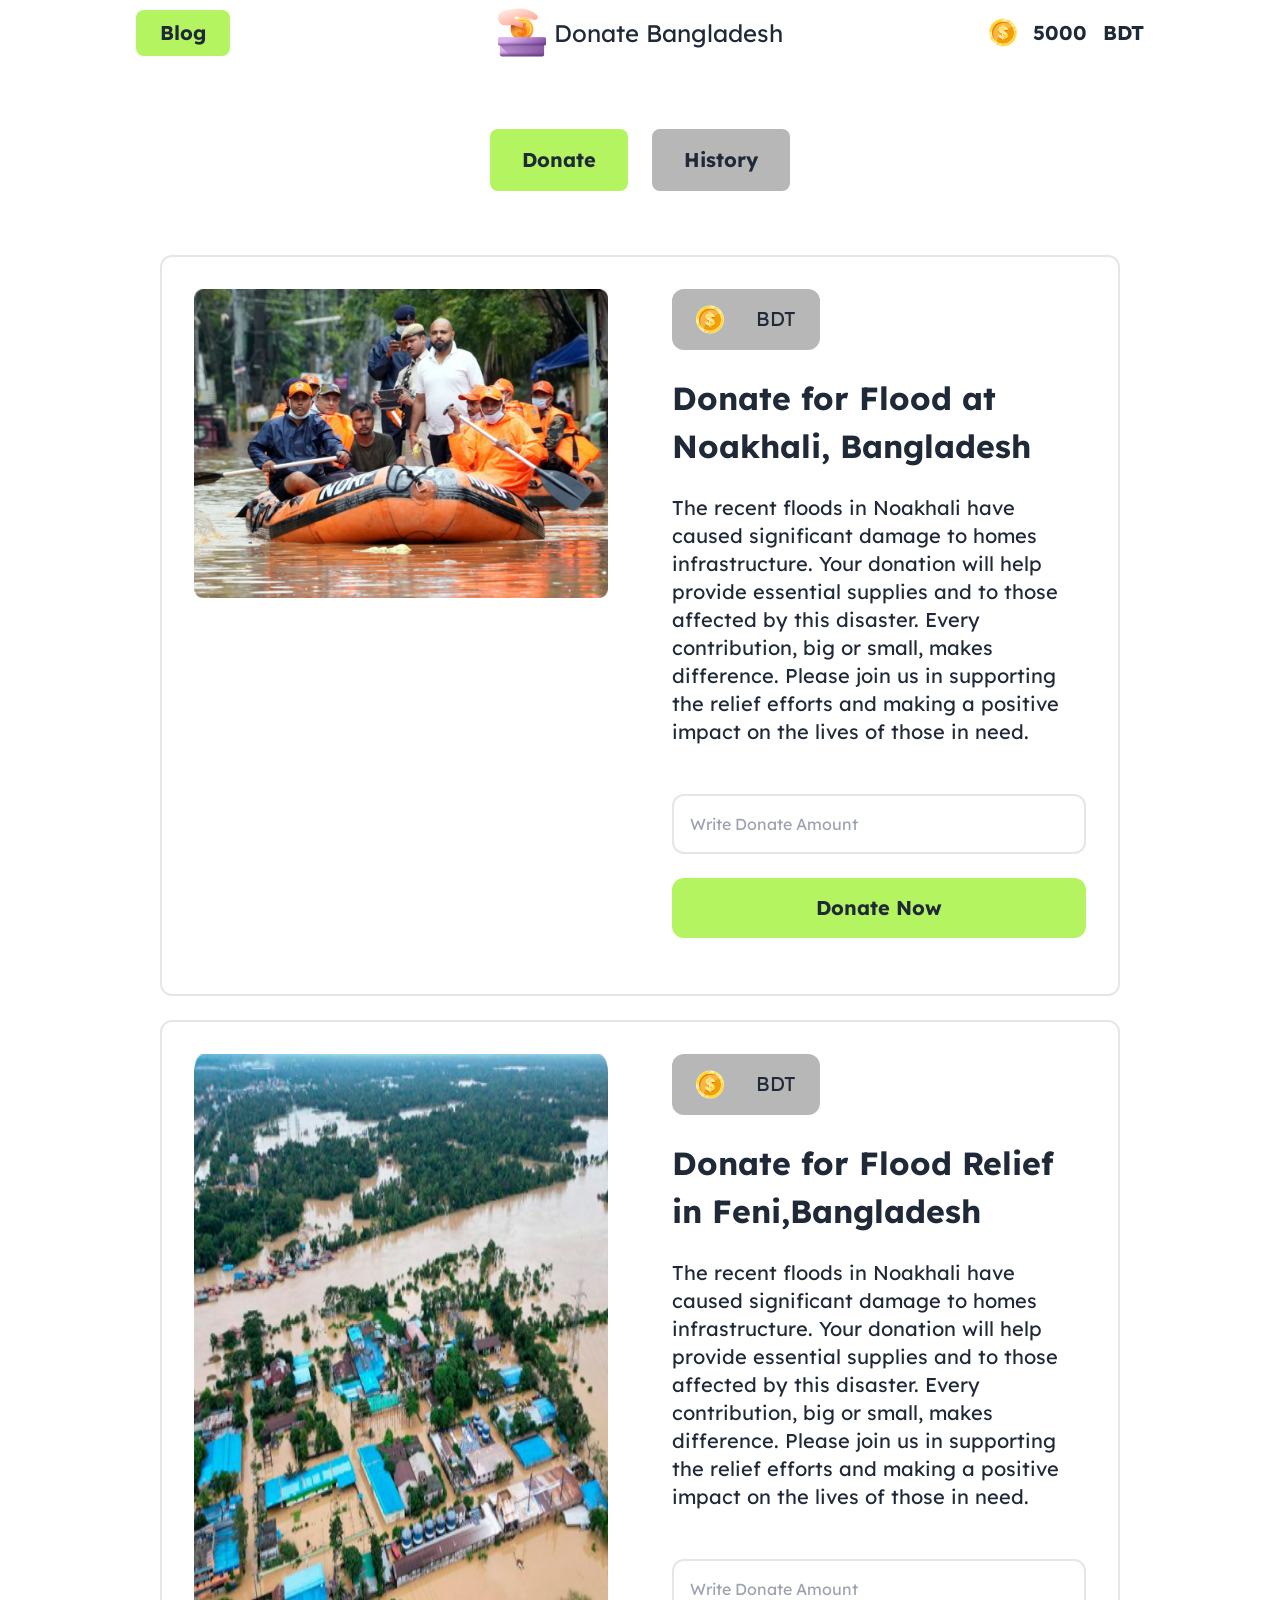
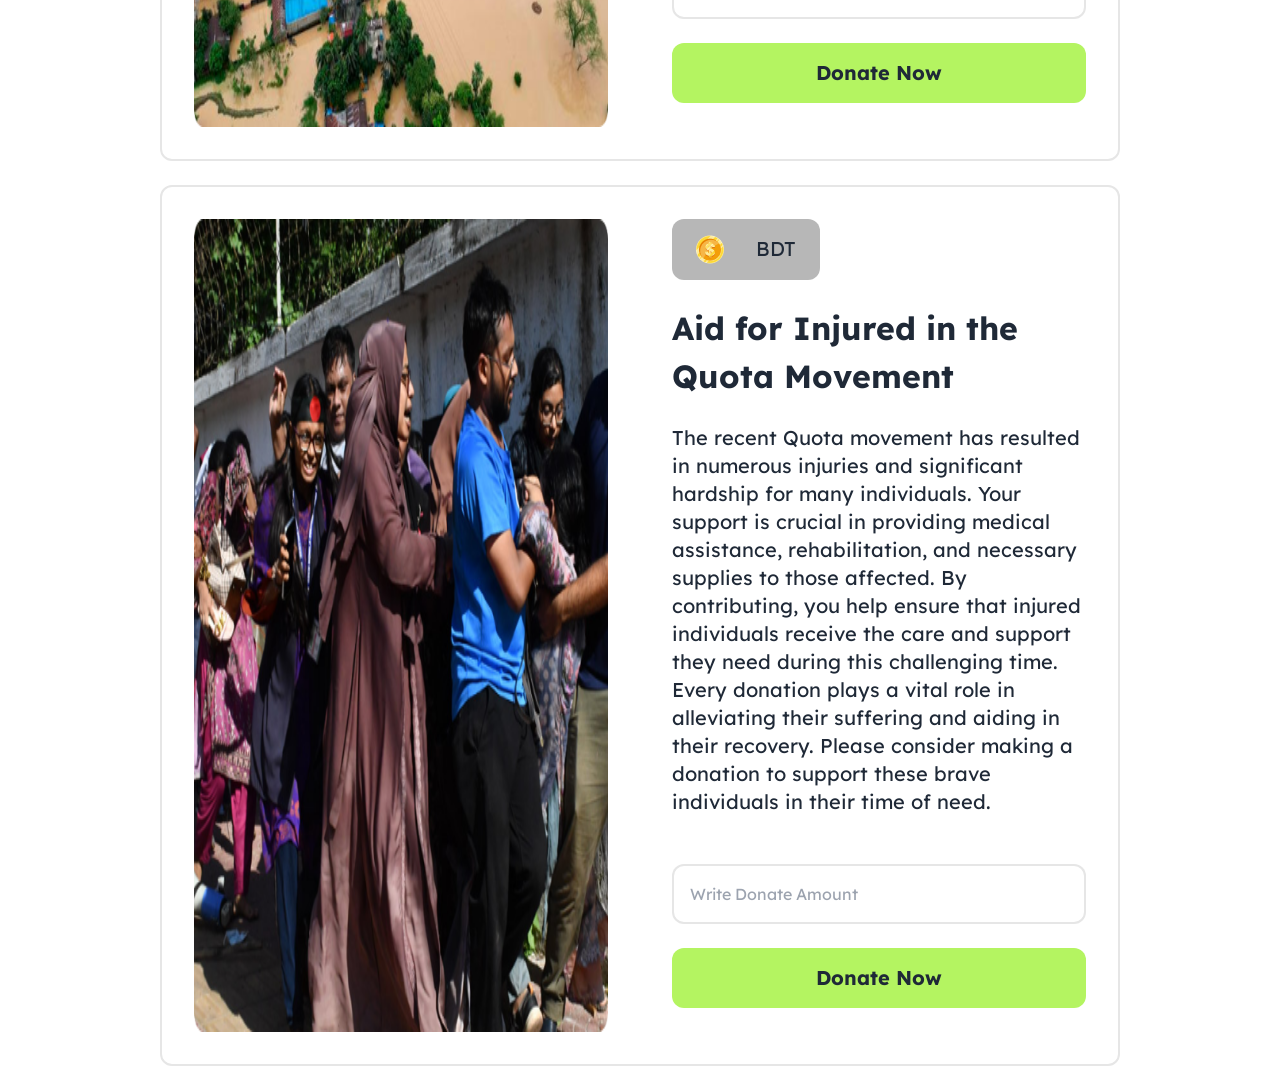
==== commit 203e7408: "Date time Fixed" ====
--- a/index.html
+++ b/index.html
@@ -18,27 +18,8 @@
 }
 
 </style>
- <!-- modal -->
-
-    
- <div class="">
-  <!-- The button to open modal -->
-<label for="my_modal_6" class="btn">open modal</label>
-
-<!-- Put this part before </body> tag -->
-<input type="checkbox" id="my_modal_6" class="modal-toggle" />
-<div class="modal " role="dialog">
-<div class="bg-white p-6 w-96 rounded-xl flex flex-col items-center">
-<h3 class="text-3xl font-bold">Congrates!</h3>
-<img src="./assets/coin.png" alt="" class="w-[30px]">
-<p class="py-4">You have Donated for Humankind</p>
-<h1 class="text-2xl font-bold">Successfully!</h1>
-<div class="modal-action flex justify-center">
-  <label for="my_modal_6" class="btn">Close Confirmation!</label>
-</div>
-</div>
-</div>
- </div>
+ 
+ 
 
 <body class="lexend-font" >
     <nav class="lg:px-32 sticky top-0">
@@ -56,14 +37,14 @@
             </div>
             <div class="navbar-end flex">
               <img src="./assets/coin.png" alt="coin image">
-              <h1 id="total-coin" class="mx-4 text-xl font-bold">5000</h1>
+              <h1  class="mx-4 text-xl font-bold" id="total-balance">5000</h1>
               <h1 class="text-xl font-bold">BDT</h1>
             </div>
           </div>
           <!-- button  -->
            <div class="flex justify-center my-16">
             <button class="px-4 lg:px-8 py-2 lg:py-4 bg-btn-primary rounded-lg mr-6 text-[20px] font-bold " id="btn-donate">Donate</button>
-            <button class="px-4 lg:px-8 py-2 lg:py-4 bg-btn-secondary rounded-lg text-[20px] font-bold" id="btn-history">History</button>
+            <button class="px-4 lg:px-8 py-2 lg:py-4 bg-btn-secondary rounded-lg text-[20px] font-bold payment-btn" id="btn-history">History</button>
            </div>
            <div>
             
@@ -93,7 +74,7 @@
                       <!-- form -->
                        <form action="" class="grid my-6 ">
                         <input type="text" placeholder="Write Donate Amount" id="input-noakhali" class="py-4 pl-4 rounded-xl border-2 border-cd-section-bg my-6">
-                        <button type="button" class="py-4 bg-btn-primary text-xl font-bold rounded-xl" id="btn-noakhali">Donate Now</button>
+                        <button type="button" class="py-4 bg-btn-primary text-xl font-bold rounded-xl payment-btn" id="btn-noakhali">Donate Now</button>
                        </form>
                   </div>
             </div>
@@ -108,7 +89,7 @@
                  <div class="w-fit px-6 py-4 bg-btn-secondary flex rounded-xl">
                     <img src="./assets/coin.png" alt="coin">
                     <p class="mx-4"></p>
-                    <p class="text-xl">BDT</p>
+                    <p class="text-xl " id="feni-Final">BDT</p>
                  </div>
                  <!-- card headings -->
                   <h1 class="text-[32px] font-bold my-6">Donate for Flood Relief in Feni,Bangladesh</h1>
@@ -116,8 +97,8 @@
 
                   <!-- form -->
                    <form action="" class="grid my-6 ">
-                    <input type="text" placeholder="Write Donate Amount" id="" class="py-4 pl-4 rounded-xl border-2 border-cd-section-bg my-6">
-                    <button type="submit" class="py-4 bg-btn-primary text-xl font-bold rounded-xl">Donate Now</button>
+                    <input type="text" placeholder="Write Donate Amount"  class="py-4 pl-4 rounded-xl border-2 border-cd-section-bg my-6" id="input-feni">
+                    <button type="submit" class="py-4 bg-btn-primary text-xl font-bold rounded-xl payment-btn" id="btn-feni">Donate Now</button>
                    </form>
               </div>
         </div>
@@ -132,7 +113,7 @@
                 <!-- card amount -->
                  <div class="w-fit px-6 py-4 bg-btn-secondary flex rounded-xl">
                     <img src="./assets/coin.png" alt="coin">
-                    <p class="mx-4"></p>
+                    <p class="mx-4" id="quota-Final"></p>
                     <p class="text-xl">BDT</p>
                  </div>
                  <!-- card headings -->
@@ -140,8 +121,8 @@
                   <p class="my-6 text-xl"> The recent Quota movement has resulted in numerous injuries and significant hardship for many individuals. Your support is crucial in providing medical assistance, rehabilitation, and necessary supplies to those affected. By contributing, you help ensure that injured individuals receive the care and support they need during this challenging time. Every donation plays a vital role in alleviating their suffering and aiding in their recovery. Please consider making a donation to support these brave individuals in their time of need.
                   <!-- form -->
                    <form action="" class="grid my-6 ">
-                    <input type="text" placeholder="Write Donate Amount" id="" class="py-4 pl-4 rounded-xl border-2 border-cd-section-bg my-6">
-                    <button type="submit" class="py-4 bg-btn-primary text-xl font-bold rounded-xl">Donate Now</button>
+                    <input type="text" placeholder="Write Donate Amount" id="input-quota" class="py-4 pl-4 rounded-xl border-2 border-cd-section-bg my-6">
+                    <button type="submit" class="py-4 bg-btn-primary text-xl font-bold rounded-xl" id="btn-quota">Donate Now</button>
                    </form>
               </div>
         </div>
@@ -154,10 +135,33 @@
      <!-- history section started -->
 
      <section >
-      <div class="hidden w-9/12 mx-auto" id="history-section"><h1>Hello History!</h1></div>
+      <div class="hidden w-9/12 mx-auto" id="comment-section"></div>
       
     
      </section>
+
+     <!-- modal div -->
+
+     <!-- modal -->
+
+ <div class="" id="modal-div">
+  <!-- The button to open modal -->
+<!-- <label for="my_modal_6" ></label> -->
+
+
+<input type="checkbox" id="my_modal_6" class="modal-toggle" />
+<div class="modal " role="dialog">
+<div class="bg-white p-6 w-96 rounded-xl flex flex-col items-center">
+<h3 class="text-3xl font-bold">Congrates!</h3>
+<img src="./assets/coin.png" alt="" class="w-[30px]">
+<p class="py-4">You have Donated for Humankind</p>
+<h1 class="text-2xl font-bold">Successfully!</h1>
+<div class="modal-action flex justify-center">
+  <label for="my_modal_6" class="btn">Close Confirmation!</label>
+</div>
+</div>
+</div>
+ </div> 
      
 
      <!-- Script Section -->
--- a/output.css
+++ b/output.css
@@ -2375,6 +2375,11 @@
   margin-bottom: 1.5rem;
 }
 
+.my-24 {
+  margin-top: 6rem;
+  margin-bottom: 6rem;
+}
+
 .ml-2 {
   margin-left: 0.5rem;
 }
@@ -2621,6 +2626,10 @@
 .text-orange-500 {
   --tw-text-opacity: 1;
   color: rgb(249 115 22 / var(--tw-text-opacity));
+}
+
+.opacity-0 {
+  opacity: 0;
 }
 
 .shadow {
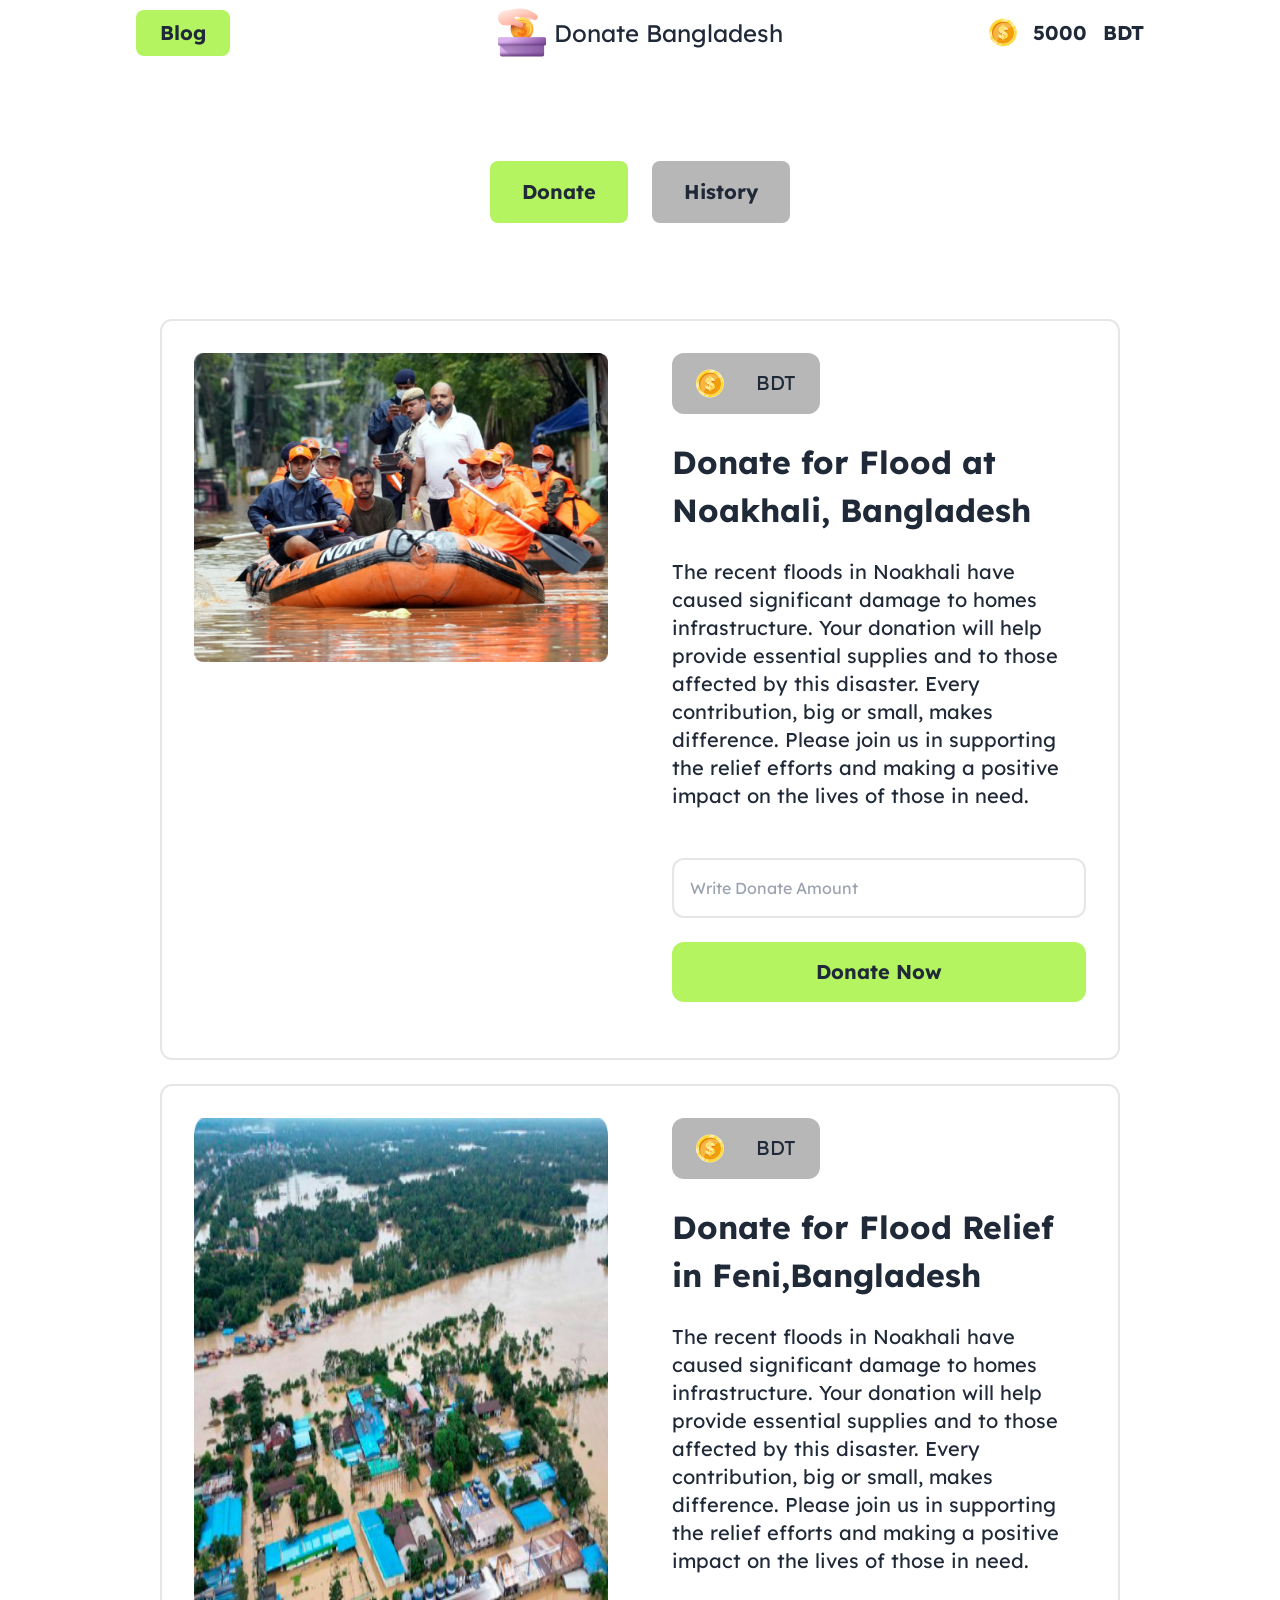
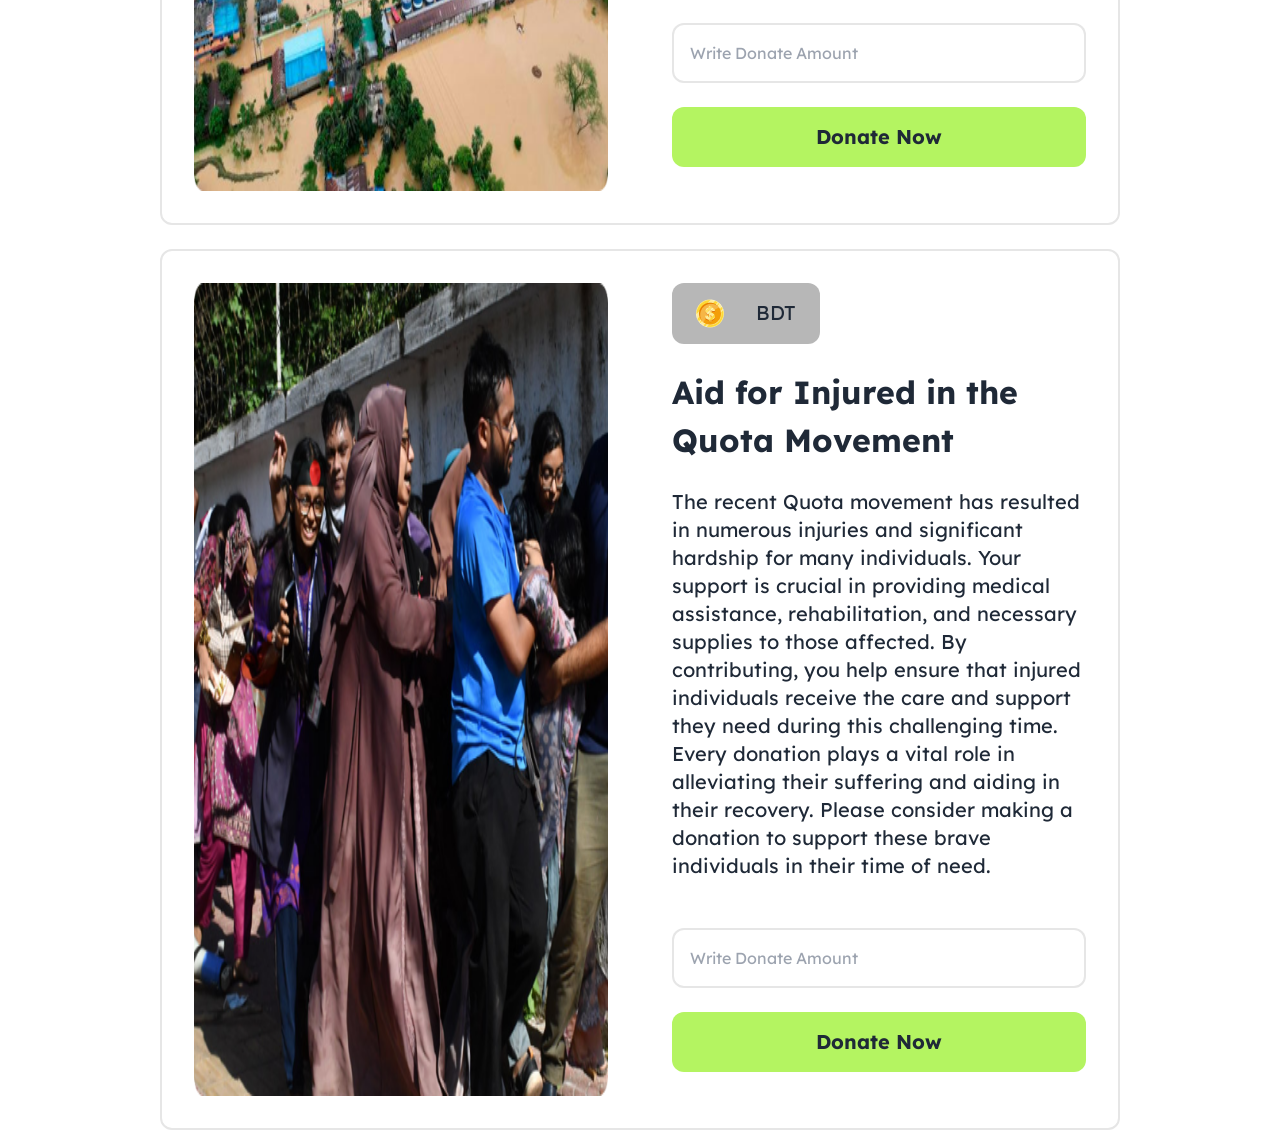
==== commit 720ad2fb: "Button Active done" ====
--- a/index.html
+++ b/index.html
@@ -1,5 +1,5 @@
 <!DOCTYPE html>
-<html lang="en">
+<html lang="en" data-theme="light">
 <head>
     <meta charset="UTF-8">
     <meta name="viewport" content="width=device-width, initial-scale=1.0">
@@ -42,7 +42,7 @@
             </div>
           </div>
           <!-- button  -->
-           <div class="flex justify-center my-16">
+           <div class="flex justify-center py-24 bg-white/80">
             <button class="px-4 lg:px-8 py-2 lg:py-4 bg-btn-primary rounded-lg mr-6 text-[20px] font-bold " id="btn-donate">Donate</button>
             <button class="px-4 lg:px-8 py-2 lg:py-4 bg-btn-secondary rounded-lg text-[20px] font-bold payment-btn" id="btn-history">History</button>
            </div>
--- a/output.css
+++ b/output.css
@@ -969,88 +969,7 @@
   min-height: fit-content;
 }
 
-.dropdown {
-  position: relative;
-  display: inline-block;
-}
-
-.dropdown > *:not(summary):focus {
-  outline: 2px solid transparent;
-  outline-offset: 2px;
-}
-
-.dropdown .dropdown-content {
-  position: absolute;
-}
-
-.dropdown:is(:not(details)) .dropdown-content {
-  visibility: hidden;
-  opacity: 0;
-  transform-origin: top;
-  --tw-scale-x: .95;
-  --tw-scale-y: .95;
-  transform: translate(var(--tw-translate-x), var(--tw-translate-y)) rotate(var(--tw-rotate)) skewX(var(--tw-skew-x)) skewY(var(--tw-skew-y)) scaleX(var(--tw-scale-x)) scaleY(var(--tw-scale-y));
-  transition-property: color, background-color, border-color, text-decoration-color, fill, stroke, opacity, box-shadow, transform, filter, -webkit-backdrop-filter;
-  transition-property: color, background-color, border-color, text-decoration-color, fill, stroke, opacity, box-shadow, transform, filter, backdrop-filter;
-  transition-property: color, background-color, border-color, text-decoration-color, fill, stroke, opacity, box-shadow, transform, filter, backdrop-filter, -webkit-backdrop-filter;
-  transition-timing-function: cubic-bezier(0.4, 0, 0.2, 1);
-  transition-timing-function: cubic-bezier(0, 0, 0.2, 1);
-  transition-duration: 200ms;
-}
-
-.dropdown-end .dropdown-content {
-  inset-inline-end: 0px;
-}
-
-.dropdown-left .dropdown-content {
-  bottom: auto;
-  inset-inline-end: 100%;
-  top: 0px;
-  transform-origin: right;
-}
-
-.dropdown-right .dropdown-content {
-  bottom: auto;
-  inset-inline-start: 100%;
-  top: 0px;
-  transform-origin: left;
-}
-
-.dropdown-bottom .dropdown-content {
-  bottom: auto;
-  top: 100%;
-  transform-origin: top;
-}
-
-.dropdown-top .dropdown-content {
-  bottom: 100%;
-  top: auto;
-  transform-origin: bottom;
-}
-
-.dropdown-end.dropdown-right .dropdown-content {
-  bottom: 0px;
-  top: auto;
-}
-
-.dropdown-end.dropdown-left .dropdown-content {
-  bottom: 0px;
-  top: auto;
-}
-
-.dropdown.dropdown-open .dropdown-content,
-.dropdown:not(.dropdown-hover):focus .dropdown-content,
-.dropdown:focus-within .dropdown-content {
-  visibility: visible;
-  opacity: 1;
-}
-
 @media (hover: hover) {
-  .dropdown.dropdown-hover:hover .dropdown-content {
-    visibility: visible;
-    opacity: 1;
-  }
-
   .btn:hover {
     --tw-border-opacity: 1;
     border-color: var(--fallback-b3,oklch(var(--b3)/var(--tw-border-opacity)));
@@ -1085,16 +1004,6 @@
     --glass-border-opacity: 15%;
   }
 
-  .btn-ghost:hover {
-    border-color: transparent;
-  }
-
-  @supports (color: oklch(0% 0 0)) {
-    .btn-ghost:hover {
-      background-color: var(--fallback-bc,oklch(var(--bc)/0.2));
-    }
-  }
-
   .btn-disabled:hover,
     .btn[disabled]:hover,
     .btn:disabled:hover {
@@ -1111,28 +1020,6 @@
       border-color: color-mix(in oklab, var(--fallback-p,oklch(var(--p)/1)) 90%, black);
     }
   }
-
-  .dropdown.dropdown-hover:hover .dropdown-content {
-    --tw-scale-x: 1;
-    --tw-scale-y: 1;
-    transform: translate(var(--tw-translate-x), var(--tw-translate-y)) rotate(var(--tw-rotate)) skewX(var(--tw-skew-x)) skewY(var(--tw-skew-y)) scaleX(var(--tw-scale-x)) scaleY(var(--tw-scale-y));
-  }
-
-  :where(.menu li:not(.menu-title, .disabled) > *:not(ul, details, .menu-title)):not(.active, .btn):hover, :where(.menu li:not(.menu-title, .disabled) > details > summary:not(.menu-title)):not(.active, .btn):hover {
-    cursor: pointer;
-    outline: 2px solid transparent;
-    outline-offset: 2px;
-  }
-
-  @supports (color: oklch(0% 0 0)) {
-    :where(.menu li:not(.menu-title, .disabled) > *:not(ul, details, .menu-title)):not(.active, .btn):hover, :where(.menu li:not(.menu-title, .disabled) > details > summary:not(.menu-title)):not(.active, .btn):hover {
-      background-color: var(--fallback-bc,oklch(var(--bc)/0.1));
-    }
-  }
-}
-
-.dropdown:is(details) summary::-webkit-details-marker {
-  display: none;
 }
 
 .label {
@@ -1239,59 +1126,6 @@
 .link {
   cursor: pointer;
   text-decoration-line: underline;
-}
-
-.menu {
-  display: flex;
-  flex-direction: column;
-  flex-wrap: wrap;
-  font-size: 0.875rem;
-  line-height: 1.25rem;
-  padding: 0.5rem;
-}
-
-.menu :where(li ul) {
-  position: relative;
-  white-space: nowrap;
-  margin-inline-start: 1rem;
-  padding-inline-start: 0.5rem;
-}
-
-.menu :where(li:not(.menu-title) > *:not(ul, details, .menu-title, .btn)), .menu :where(li:not(.menu-title) > details > summary:not(.menu-title)) {
-  display: grid;
-  grid-auto-flow: column;
-  align-content: flex-start;
-  align-items: center;
-  gap: 0.5rem;
-  grid-auto-columns: minmax(auto, max-content) auto max-content;
-  -webkit-user-select: none;
-     -moz-user-select: none;
-          user-select: none;
-}
-
-.menu li.disabled {
-  cursor: not-allowed;
-  -webkit-user-select: none;
-     -moz-user-select: none;
-          user-select: none;
-  color: var(--fallback-bc,oklch(var(--bc)/0.3));
-}
-
-.menu :where(li > .menu-dropdown:not(.menu-dropdown-show)) {
-  display: none;
-}
-
-:where(.menu li) {
-  position: relative;
-  display: flex;
-  flex-shrink: 0;
-  flex-direction: column;
-  flex-wrap: wrap;
-  align-items: stretch;
-}
-
-:where(.menu li) .badge {
-  justify-self: end;
 }
 
 .modal {
@@ -1319,33 +1153,6 @@
 
 :where(.modal) {
   align-items: center;
-}
-
-.modal-box {
-  max-height: calc(100vh - 5em);
-  grid-column-start: 1;
-  grid-row-start: 1;
-  width: 91.666667%;
-  max-width: 32rem;
-  --tw-scale-x: .9;
-  --tw-scale-y: .9;
-  transform: translate(var(--tw-translate-x), var(--tw-translate-y)) rotate(var(--tw-rotate)) skewX(var(--tw-skew-x)) skewY(var(--tw-skew-y)) scaleX(var(--tw-scale-x)) scaleY(var(--tw-scale-y));
-  border-bottom-right-radius: var(--rounded-box, 1rem);
-  border-bottom-left-radius: var(--rounded-box, 1rem);
-  border-top-left-radius: var(--rounded-box, 1rem);
-  border-top-right-radius: var(--rounded-box, 1rem);
-  --tw-bg-opacity: 1;
-  background-color: var(--fallback-b1,oklch(var(--b1)/var(--tw-bg-opacity)));
-  padding: 1.5rem;
-  transition-property: color, background-color, border-color, text-decoration-color, fill, stroke, opacity, box-shadow, transform, filter, -webkit-backdrop-filter;
-  transition-property: color, background-color, border-color, text-decoration-color, fill, stroke, opacity, box-shadow, transform, filter, backdrop-filter;
-  transition-property: color, background-color, border-color, text-decoration-color, fill, stroke, opacity, box-shadow, transform, filter, backdrop-filter, -webkit-backdrop-filter;
-  transition-timing-function: cubic-bezier(0.4, 0, 0.2, 1);
-  transition-timing-function: cubic-bezier(0, 0, 0.2, 1);
-  transition-duration: 200ms;
-  box-shadow: rgba(0, 0, 0, 0.25) 0px 25px 50px -12px;
-  overflow-y: auto;
-  overscroll-behavior: contain;
 }
 
 .modal-open,
@@ -1496,6 +1303,12 @@
   opacity: 1;
 }
 
+.btm-nav > *:where(.active) {
+  border-top-width: 2px;
+  --tw-bg-opacity: 1;
+  background-color: var(--fallback-b1,oklch(var(--b1)/var(--tw-bg-opacity)));
+}
+
 .btm-nav > * .label {
   font-size: 1rem;
   line-height: 1.5rem;
@@ -1536,22 +1349,6 @@
 .btn.glass.btn-active {
   --glass-opacity: 25%;
   --glass-border-opacity: 15%;
-}
-
-.btn-ghost {
-  border-width: 1px;
-  border-color: transparent;
-  background-color: transparent;
-  color: currentColor;
-  --tw-shadow: 0 0 #0000;
-  --tw-shadow-colored: 0 0 #0000;
-  box-shadow: var(--tw-ring-offset-shadow, 0 0 #0000), var(--tw-ring-shadow, 0 0 #0000), var(--tw-shadow);
-  outline-color: currentColor;
-}
-
-.btn-ghost.btn-active {
-  border-color: transparent;
-  background-color: var(--fallback-bc,oklch(var(--bc)/0.2));
 }
 
 .btn.btn-disabled,
@@ -1816,14 +1613,6 @@
   content: "−";
 }
 
-.dropdown.dropdown-open .dropdown-content,
-.dropdown:focus .dropdown-content,
-.dropdown:focus-within .dropdown-content {
-  --tw-scale-x: 1;
-  --tw-scale-y: 1;
-  transform: translate(var(--tw-translate-x), var(--tw-translate-y)) rotate(var(--tw-rotate)) skewX(var(--tw-skew-x)) skewY(var(--tw-skew-y)) scaleX(var(--tw-scale-x)) scaleY(var(--tw-scale-y));
-}
-
 .input input {
   --tw-bg-opacity: 1;
   background-color: var(--fallback-p,oklch(var(--p)/var(--tw-bg-opacity)));
@@ -1902,52 +1691,6 @@
   outline-offset: 2px;
 }
 
-:where(.menu li:empty) {
-  --tw-bg-opacity: 1;
-  background-color: var(--fallback-bc,oklch(var(--bc)/var(--tw-bg-opacity)));
-  opacity: 0.1;
-  margin: 0.5rem 1rem;
-  height: 1px;
-}
-
-.menu :where(li ul):before {
-  position: absolute;
-  bottom: 0.75rem;
-  inset-inline-start: 0px;
-  top: 0.75rem;
-  width: 1px;
-  --tw-bg-opacity: 1;
-  background-color: var(--fallback-bc,oklch(var(--bc)/var(--tw-bg-opacity)));
-  opacity: 0.1;
-  content: "";
-}
-
-.menu :where(li:not(.menu-title) > *:not(ul, details, .menu-title, .btn)),
-.menu :where(li:not(.menu-title) > details > summary:not(.menu-title)) {
-  border-radius: var(--rounded-btn, 0.5rem);
-  padding-left: 1rem;
-  padding-right: 1rem;
-  padding-top: 0.5rem;
-  padding-bottom: 0.5rem;
-  text-align: start;
-  transition-property: color, background-color, border-color, text-decoration-color, fill, stroke, opacity, box-shadow, transform, filter, -webkit-backdrop-filter;
-  transition-property: color, background-color, border-color, text-decoration-color, fill, stroke, opacity, box-shadow, transform, filter, backdrop-filter;
-  transition-property: color, background-color, border-color, text-decoration-color, fill, stroke, opacity, box-shadow, transform, filter, backdrop-filter, -webkit-backdrop-filter;
-  transition-timing-function: cubic-bezier(0.4, 0, 0.2, 1);
-  transition-timing-function: cubic-bezier(0, 0, 0.2, 1);
-  transition-duration: 200ms;
-  text-wrap: balance;
-}
-
-:where(.menu li:not(.menu-title, .disabled) > *:not(ul, details, .menu-title)):not(summary, .active, .btn).focus, :where(.menu li:not(.menu-title, .disabled) > *:not(ul, details, .menu-title)):not(summary, .active, .btn):focus, :where(.menu li:not(.menu-title, .disabled) > *:not(ul, details, .menu-title)):is(summary):not(.active, .btn):focus-visible, :where(.menu li:not(.menu-title, .disabled) > details > summary:not(.menu-title)):not(summary, .active, .btn).focus, :where(.menu li:not(.menu-title, .disabled) > details > summary:not(.menu-title)):not(summary, .active, .btn):focus, :where(.menu li:not(.menu-title, .disabled) > details > summary:not(.menu-title)):is(summary):not(.active, .btn):focus-visible {
-  cursor: pointer;
-  background-color: var(--fallback-bc,oklch(var(--bc)/0.1));
-  --tw-text-opacity: 1;
-  color: var(--fallback-bc,oklch(var(--bc)/var(--tw-text-opacity)));
-  outline: 2px solid transparent;
-  outline-offset: 2px;
-}
-
 .menu li > *:not(ul, .menu-title, details, .btn):active,
 .menu li > *:not(ul, .menu-title, details, .btn).active,
 .menu li > details > summary:active {
@@ -1955,33 +1698,6 @@
   background-color: var(--fallback-n,oklch(var(--n)/var(--tw-bg-opacity)));
   --tw-text-opacity: 1;
   color: var(--fallback-nc,oklch(var(--nc)/var(--tw-text-opacity)));
-}
-
-.menu :where(li > details > summary)::-webkit-details-marker {
-  display: none;
-}
-
-.menu :where(li > details > summary):after,
-.menu :where(li > .menu-dropdown-toggle):after {
-  justify-self: end;
-  display: block;
-  margin-top: -0.5rem;
-  height: 0.5rem;
-  width: 0.5rem;
-  transform: rotate(45deg);
-  transition-property: transform, margin-top;
-  transition-duration: 0.3s;
-  transition-timing-function: cubic-bezier(0.4, 0, 0.2, 1);
-  content: "";
-  transform-origin: 75% 75%;
-  box-shadow: 2px 2px;
-  pointer-events: none;
-}
-
-.menu :where(li > details[open] > summary):after,
-.menu :where(li > .menu-dropdown-toggle.menu-dropdown-show):after {
-  transform: rotate(225deg);
-  margin-top: 0;
 }
 
 .mockup-phone .display {
@@ -2181,6 +1897,20 @@
   }
 }
 
+.table tr.active,
+  .table tr.active:nth-child(even),
+  .table-zebra tbody tr:nth-child(even) {
+  --tw-bg-opacity: 1;
+  background-color: var(--fallback-b2,oklch(var(--b2)/var(--tw-bg-opacity)));
+}
+
+.table-zebra tr.active,
+    .table-zebra tr.active:nth-child(even),
+    .table-zebra-zebra tbody tr:nth-child(even) {
+  --tw-bg-opacity: 1;
+  background-color: var(--fallback-b3,oklch(var(--b3)/var(--tw-bg-opacity)));
+}
+
 @keyframes toast-pop {
   0% {
     transform: scale(0.9);
@@ -2191,6 +1921,22 @@
     transform: scale(1);
     opacity: 1;
   }
+}
+
+.btm-nav-xs > *:where(.active) {
+  border-top-width: 1px;
+}
+
+.btm-nav-sm > *:where(.active) {
+  border-top-width: 2px;
+}
+
+.btm-nav-md > *:where(.active) {
+  border-top-width: 2px;
+}
+
+.btm-nav-lg > *:where(.active) {
+  border-top-width: 4px;
 }
 
 .join.join-vertical {
@@ -2233,15 +1979,6 @@
   border-start-end-radius: inherit;
 }
 
-.menu-horizontal {
-  display: inline-flex;
-  flex-direction: row;
-}
-
-.menu-horizontal > li:not(.menu-title) > details > ul {
-  position: absolute;
-}
-
 .join.join-vertical > :where(*:not(:first-child)) {
   margin-left: 0px;
   margin-right: 0px;
@@ -2262,83 +1999,6 @@
   margin-inline-start: calc(var(--border-btn) * -1);
 }
 
-.menu-horizontal > li:not(.menu-title) > details > ul {
-  margin-inline-start: 0px;
-  margin-top: 1rem;
-  padding-top: 0.5rem;
-  padding-bottom: 0.5rem;
-  padding-inline-end: 0.5rem;
-}
-
-.menu-horizontal > li > details > ul:before {
-  content: none;
-}
-
-:where(.menu-horizontal > li:not(.menu-title) > details > ul) {
-  border-radius: var(--rounded-box, 1rem);
-  --tw-bg-opacity: 1;
-  background-color: var(--fallback-b1,oklch(var(--b1)/var(--tw-bg-opacity)));
-  --tw-shadow: 0 20px 25px -5px rgb(0 0 0 / 0.1), 0 8px 10px -6px rgb(0 0 0 / 0.1);
-  --tw-shadow-colored: 0 20px 25px -5px var(--tw-shadow-color), 0 8px 10px -6px var(--tw-shadow-color);
-  box-shadow: var(--tw-ring-offset-shadow, 0 0 #0000), var(--tw-ring-shadow, 0 0 #0000), var(--tw-shadow);
-}
-
-.menu-sm :where(li:not(.menu-title) > *:not(ul, details, .menu-title)), .menu-sm :where(li:not(.menu-title) > details > summary:not(.menu-title)) {
-  border-radius: var(--rounded-btn, 0.5rem);
-  padding-left: 0.75rem;
-  padding-right: 0.75rem;
-  padding-top: 0.25rem;
-  padding-bottom: 0.25rem;
-  font-size: 0.875rem;
-  line-height: 1.25rem;
-}
-
-.menu-sm .menu-title {
-  padding-left: 0.75rem;
-  padding-right: 0.75rem;
-  padding-top: 0.5rem;
-  padding-bottom: 0.5rem;
-}
-
-.modal-top :where(.modal-box) {
-  width: 100%;
-  max-width: none;
-  --tw-translate-y: -2.5rem;
-  --tw-scale-x: 1;
-  --tw-scale-y: 1;
-  transform: translate(var(--tw-translate-x), var(--tw-translate-y)) rotate(var(--tw-rotate)) skewX(var(--tw-skew-x)) skewY(var(--tw-skew-y)) scaleX(var(--tw-scale-x)) scaleY(var(--tw-scale-y));
-  border-bottom-right-radius: var(--rounded-box, 1rem);
-  border-bottom-left-radius: var(--rounded-box, 1rem);
-  border-top-left-radius: 0px;
-  border-top-right-radius: 0px;
-}
-
-.modal-middle :where(.modal-box) {
-  width: 91.666667%;
-  max-width: 32rem;
-  --tw-translate-y: 0px;
-  --tw-scale-x: .9;
-  --tw-scale-y: .9;
-  transform: translate(var(--tw-translate-x), var(--tw-translate-y)) rotate(var(--tw-rotate)) skewX(var(--tw-skew-x)) skewY(var(--tw-skew-y)) scaleX(var(--tw-scale-x)) scaleY(var(--tw-scale-y));
-  border-top-left-radius: var(--rounded-box, 1rem);
-  border-top-right-radius: var(--rounded-box, 1rem);
-  border-bottom-right-radius: var(--rounded-box, 1rem);
-  border-bottom-left-radius: var(--rounded-box, 1rem);
-}
-
-.modal-bottom :where(.modal-box) {
-  width: 100%;
-  max-width: none;
-  --tw-translate-y: 2.5rem;
-  --tw-scale-x: 1;
-  --tw-scale-y: 1;
-  transform: translate(var(--tw-translate-x), var(--tw-translate-y)) rotate(var(--tw-rotate)) skewX(var(--tw-skew-x)) skewY(var(--tw-skew-y)) scaleX(var(--tw-scale-x)) scaleY(var(--tw-scale-y));
-  border-top-left-radius: var(--rounded-box, 1rem);
-  border-top-right-radius: var(--rounded-box, 1rem);
-  border-bottom-right-radius: 0px;
-  border-bottom-left-radius: 0px;
-}
-
 .collapse {
   visibility: collapse;
 }
@@ -2349,10 +2009,6 @@
 
 .top-0 {
   top: 0px;
-}
-
-.z-\[1\] {
-  z-index: 1;
 }
 
 .mx-4 {
@@ -2375,9 +2031,12 @@
   margin-bottom: 1.5rem;
 }
 
-.my-24 {
-  margin-top: 6rem;
-  margin-bottom: 6rem;
+.ml-4 {
+  margin-left: 1rem;
+}
+
+.mt-52 {
+  margin-top: 13rem;
 }
 
 .ml-2 {
@@ -2386,18 +2045,6 @@
 
 .mr-6 {
   margin-right: 1.5rem;
-}
-
-.mt-3 {
-  margin-top: 0.75rem;
-}
-
-.ml-4 {
-  margin-left: 1rem;
-}
-
-.mt-52 {
-  margin-top: 13rem;
 }
 
 .block {
@@ -2425,12 +2072,16 @@
   height: 100%;
 }
 
-.h-5 {
-  height: 1.25rem;
-}
-
 .w-9\/12 {
   width: 75%;
+}
+
+.w-96 {
+  width: 24rem;
+}
+
+.w-\[30px\] {
+  width: 30px;
 }
 
 .w-fit {
@@ -2442,26 +2093,6 @@
   width: 100%;
 }
 
-.w-5 {
-  width: 1.25rem;
-}
-
-.w-52 {
-  width: 13rem;
-}
-
-.w-\[96px\] {
-  width: 96px;
-}
-
-.w-96 {
-  width: 24rem;
-}
-
-.w-\[30px\] {
-  width: 30px;
-}
-
 .flex-col {
   flex-direction: column;
 }
@@ -2482,20 +2113,45 @@
   border-radius: 0.5rem;
 }
 
+.rounded {
+  border-radius: 0.25rem;
+}
+
 .rounded-xl {
   border-radius: 0.75rem;
 }
 
-.rounded-box {
-  border-radius: var(--rounded-box, 1rem);
-}
-
 .border-2 {
   border-width: 2px;
 }
 
 .border-cd-section-bg {
   border-color: rgba(17, 17, 17, 0.1);
+}
+
+.bg-base-200 {
+  --tw-bg-opacity: 1;
+  background-color: var(--fallback-b2,oklch(var(--b2)/var(--tw-bg-opacity)));
+}
+
+.bg-base-300 {
+  --tw-bg-opacity: 1;
+  background-color: var(--fallback-b3,oklch(var(--b3)/var(--tw-bg-opacity)));
+}
+
+.bg-btn-primary {
+  --tw-bg-opacity: 1;
+  background-color: rgb(180 244 97 / var(--tw-bg-opacity));
+}
+
+.bg-blue-500 {
+  --tw-bg-opacity: 1;
+  background-color: rgb(59 130 246 / var(--tw-bg-opacity));
+}
+
+.bg-green-500 {
+  --tw-bg-opacity: 1;
+  background-color: rgb(34 197 94 / var(--tw-bg-opacity));
 }
 
 .bg-base-100 {
@@ -2503,28 +2159,8 @@
   background-color: var(--fallback-b1,oklch(var(--b1)/var(--tw-bg-opacity)));
 }
 
-.bg-base-200 {
-  --tw-bg-opacity: 1;
-  background-color: var(--fallback-b2,oklch(var(--b2)/var(--tw-bg-opacity)));
-}
-
-.bg-btn-primary {
-  --tw-bg-opacity: 1;
-  background-color: rgb(180 244 97 / var(--tw-bg-opacity));
-}
-
 .bg-btn-secondary {
   background-color: rgba(17, 17, 17, 0.3);
-}
-
-.bg-slate-500 {
-  --tw-bg-opacity: 1;
-  background-color: rgb(100 116 139 / var(--tw-bg-opacity));
-}
-
-.bg-base-300 {
-  --tw-bg-opacity: 1;
-  background-color: var(--fallback-b3,oklch(var(--b3)/var(--tw-bg-opacity)));
 }
 
 .bg-white {
@@ -2532,16 +2168,35 @@
   background-color: rgb(255 255 255 / var(--tw-bg-opacity));
 }
 
+.bg-white\/60 {
+  background-color: rgb(255 255 255 / 0.6);
+}
+
+.bg-white\/80 {
+  background-color: rgb(255 255 255 / 0.8);
+}
+
+.p-6 {
+  padding: 1.5rem;
+}
+
 .p-8 {
   padding: 2rem;
 }
 
-.p-2 {
-  padding: 0.5rem;
-}
-
-.p-6 {
-  padding: 1.5rem;
+.px-32 {
+  padding-left: 8rem;
+  padding-right: 8rem;
+}
+
+.px-6 {
+  padding-left: 1.5rem;
+  padding-right: 1.5rem;
+}
+
+.py-2 {
+  padding-top: 0.5rem;
+  padding-bottom: 0.5rem;
 }
 
 .px-4 {
@@ -2549,29 +2204,14 @@
   padding-right: 1rem;
 }
 
-.px-6 {
-  padding-left: 1.5rem;
-  padding-right: 1.5rem;
-}
-
-.py-2 {
-  padding-top: 0.5rem;
-  padding-bottom: 0.5rem;
-}
-
 .py-4 {
   padding-top: 1rem;
   padding-bottom: 1rem;
 }
 
-.px-1 {
-  padding-left: 0.25rem;
-  padding-right: 0.25rem;
-}
-
-.px-32 {
-  padding-left: 8rem;
-  padding-right: 8rem;
+.py-24 {
+  padding-top: 6rem;
+  padding-bottom: 6rem;
 }
 
 .pl-4 {
@@ -2583,12 +2223,13 @@
   line-height: 2rem;
 }
 
+.text-4xl {
+  font-size: 2.25rem;
+  line-height: 2.5rem;
+}
+
 .text-\[20px\] {
   font-size: 20px;
-}
-
-.text-\[32px\] {
-  font-size: 32px;
 }
 
 .text-xl {
@@ -2596,19 +2237,13 @@
   line-height: 1.75rem;
 }
 
-.text-4xl {
-  font-size: 2.25rem;
-  line-height: 2.5rem;
-}
-
 .text-3xl {
   font-size: 1.875rem;
   line-height: 2.25rem;
 }
 
-.text-lg {
-  font-size: 1.125rem;
-  line-height: 1.75rem;
+.text-\[32px\] {
+  font-size: 32px;
 }
 
 .font-bold {
@@ -2619,23 +2254,14 @@
   font-weight: 500;
 }
 
-.font-semibold {
-  font-weight: 600;
-}
-
-.text-orange-500 {
+.text-black {
   --tw-text-opacity: 1;
-  color: rgb(249 115 22 / var(--tw-text-opacity));
-}
-
-.opacity-0 {
-  opacity: 0;
-}
-
-.shadow {
-  --tw-shadow: 0 1px 3px 0 rgb(0 0 0 / 0.1), 0 1px 2px -1px rgb(0 0 0 / 0.1);
-  --tw-shadow-colored: 0 1px 3px 0 var(--tw-shadow-color), 0 1px 2px -1px var(--tw-shadow-color);
-  box-shadow: var(--tw-ring-offset-shadow, 0 0 #0000), var(--tw-ring-shadow, 0 0 #0000), var(--tw-shadow);
+  color: rgb(0 0 0 / var(--tw-text-opacity));
+}
+
+.text-white {
+  --tw-text-opacity: 1;
+  color: rgb(255 255 255 / var(--tw-text-opacity));
 }
 
 @media not all and (min-width: 768px) {
@@ -2653,10 +2279,6 @@
     display: flex;
   }
 
-  .lg\:hidden {
-    display: none;
-  }
-
   .lg\:w-1\/2 {
     width: 50%;
   }
